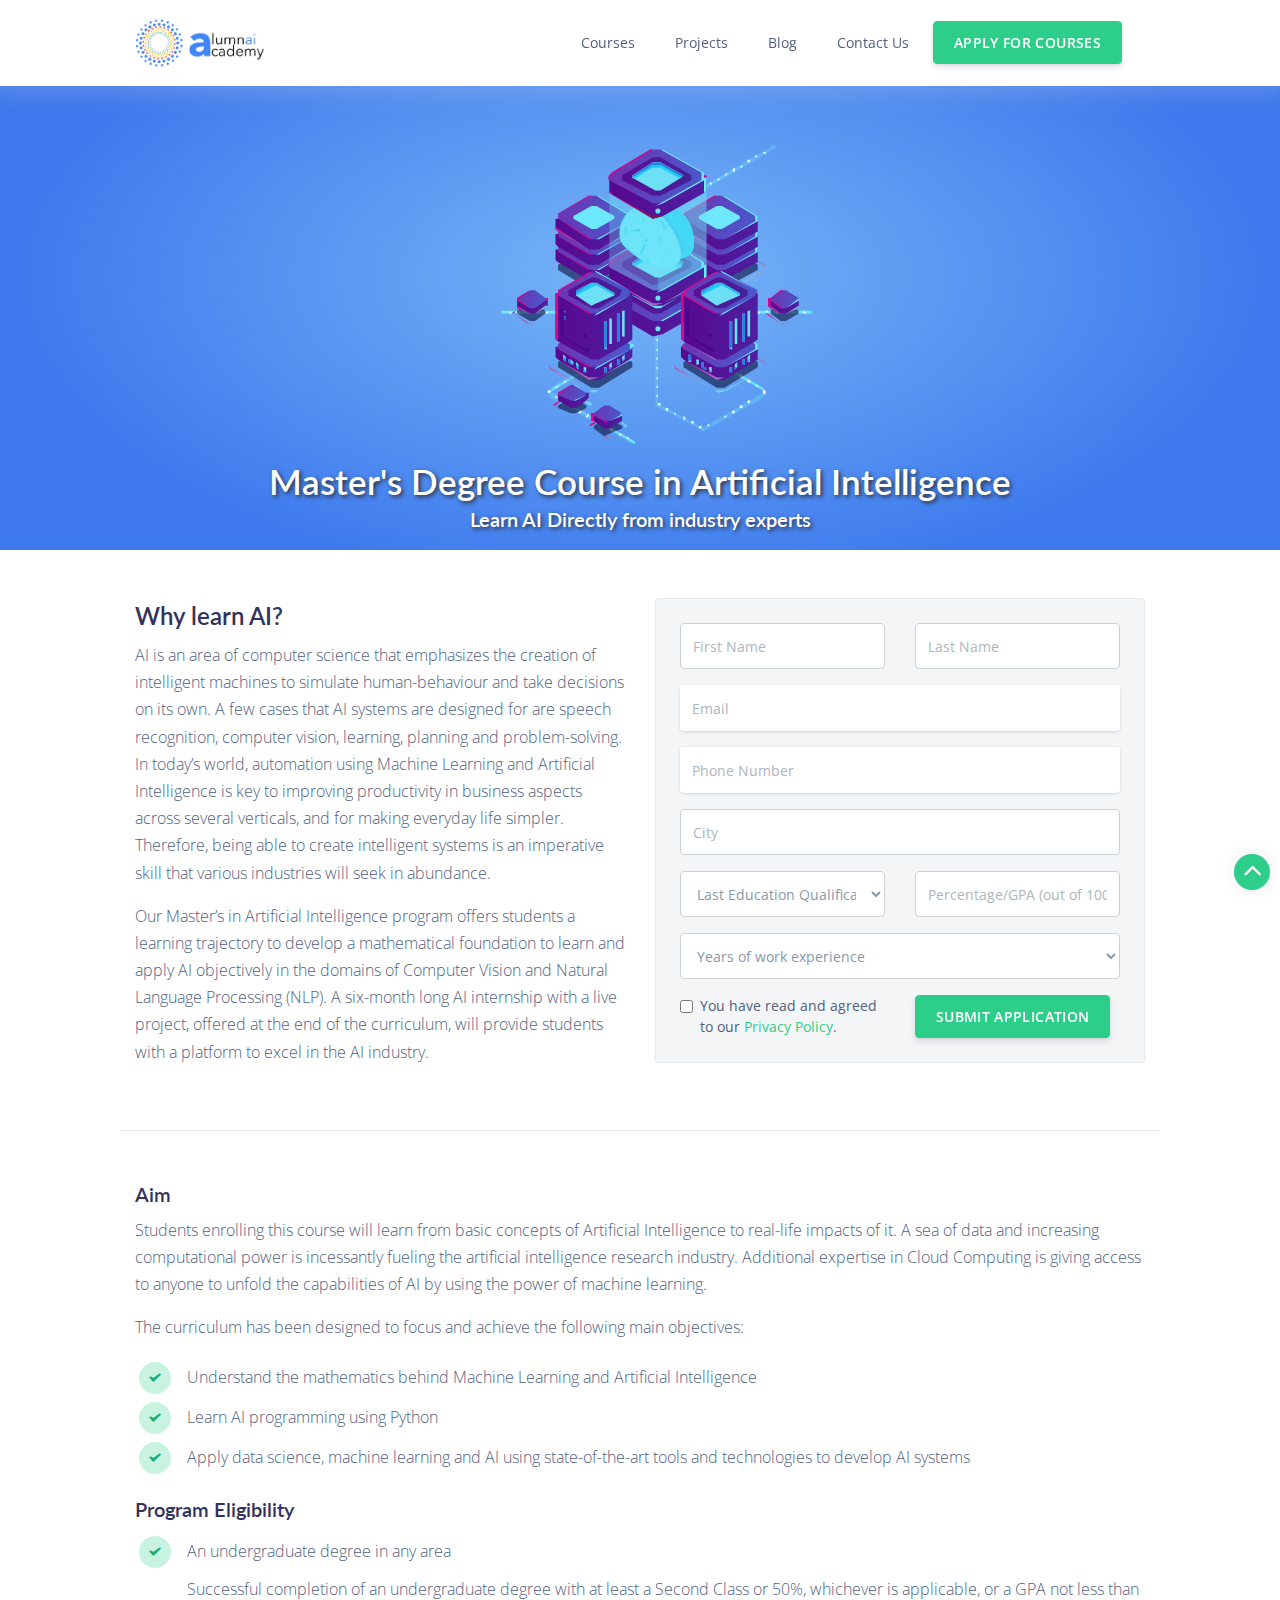
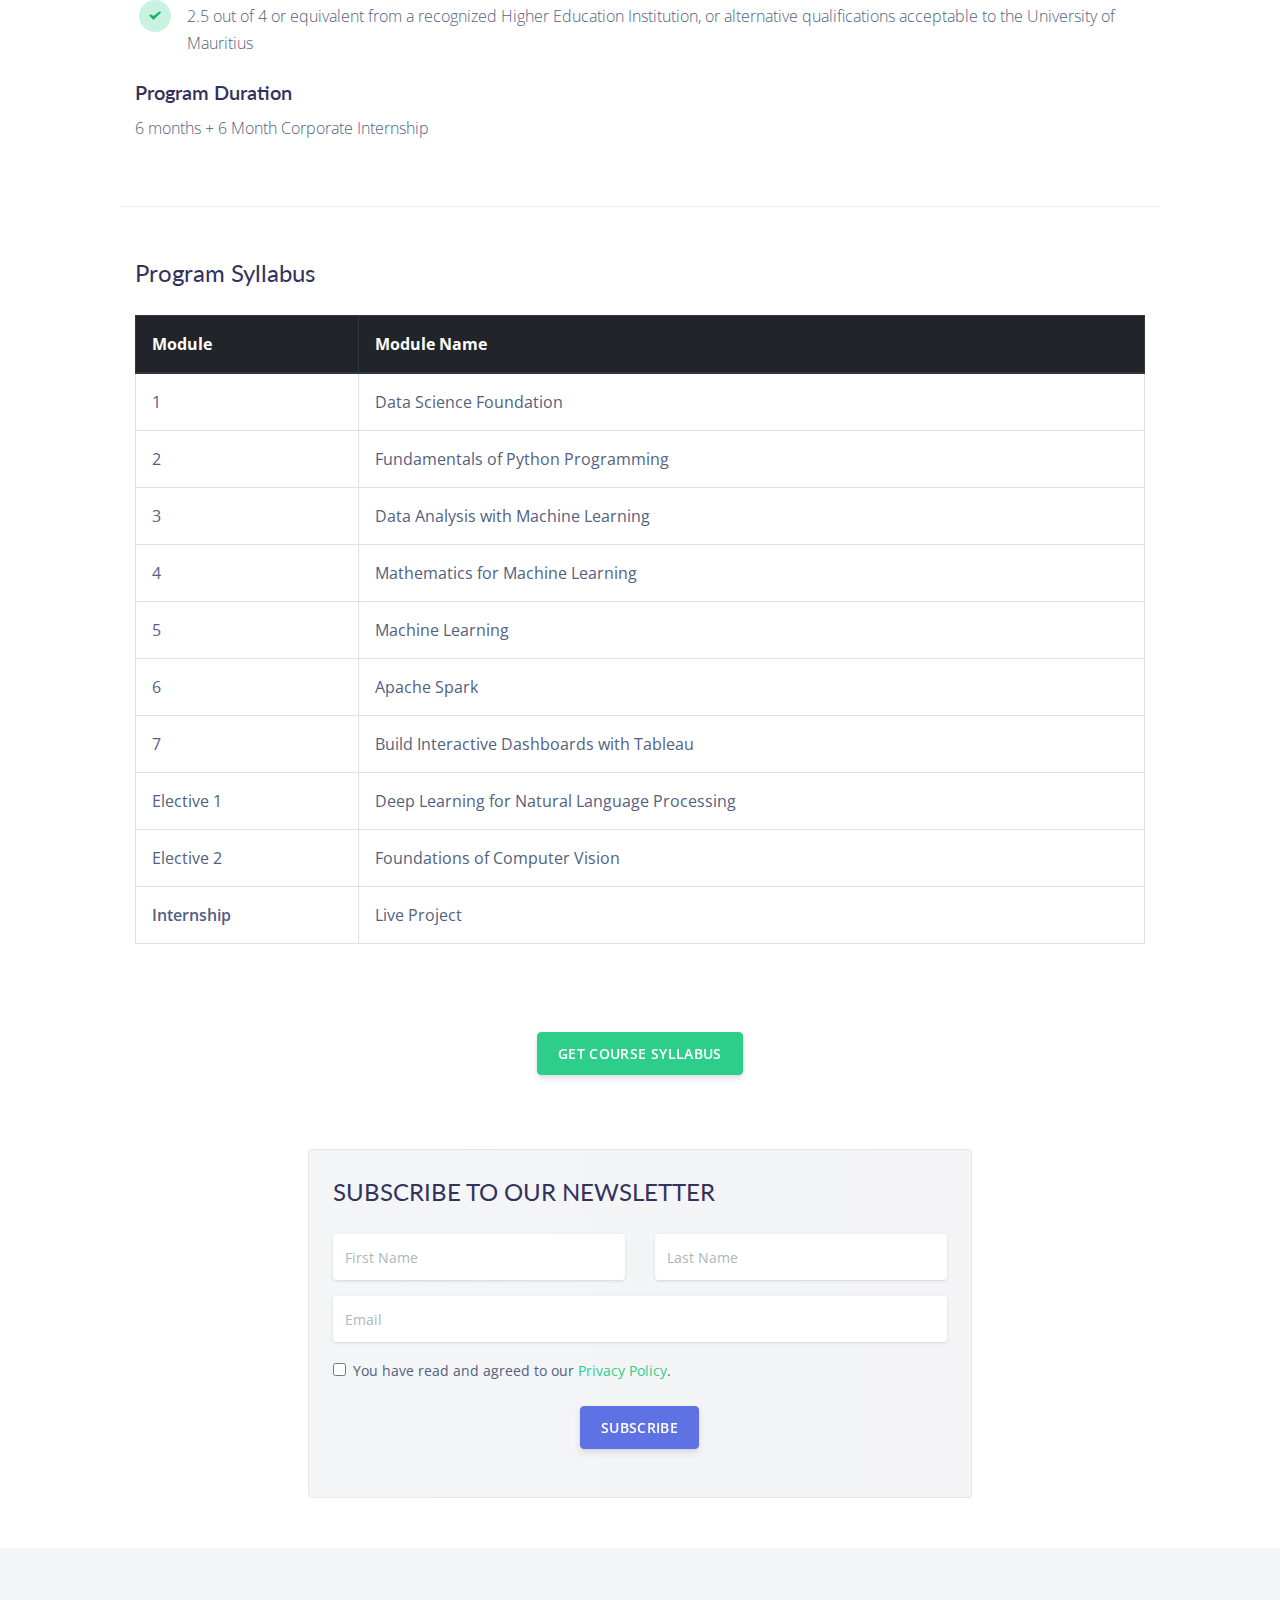
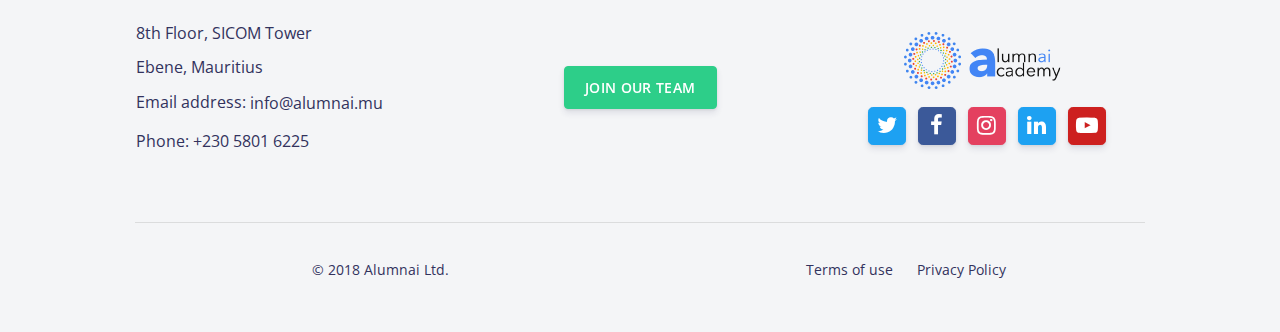
==== masters-degree-course-in-artificial-intelligence.html @ 4c39f092 "Initial Commit" ====
<!DOCTYPE html>
<html lang="en">

<head>
    <meta charset="UTF-8">
    <meta name="viewport" content="width=device-width, initial-scale=1, shrink-to-fit=no">
    <meta name="description" content="Enroll the master's degree AI program with live project internship in NLP and Computer Vision">
    <meta name="keywords" content="masters in artificial intelligence,ai development,ai programming">
    <title>AlumnAI : Master's Degree Course in Artificial Intelligence</title>

    <!-- Google Tag Manager -->
    <script>(function(w,d,s,l,i){w[l]=w[l]||[];w[l].push({'gtm.start':
new Date().getTime(),event:'gtm.js'});var f=d.getElementsByTagName(s)[0],
j=d.createElement(s),dl=l!='dataLayer'?'&l='+l:'';j.async=true;j.src=
'https://www.googletagmanager.com/gtm.js?id='+i+dl;f.parentNode.insertBefore(j,f);
})(window,document,'script','dataLayer','GTM-K5B4SJC');</script>
    <!-- End Google Tag Manager -->


    <link rel="shortcut icon" href="/assets/img/favicon-32x32.png" type="image/png">
    <!-- Fonts -->
    <link href='https://fonts.googleapis.com/css?family=Lato' rel='stylesheet'>
    <link href="https://fonts.googleapis.com/css?family=Open+Sans:300,400,600,700" rel="stylesheet">


    <!-- Icons -->
    <link href="assets/vendor/nucleo/css/nucleo.css" rel="stylesheet">
    <link href="assets/css/perfect-scrollbar.css" rel="stylesheet">
    <link href="assets/vendor/font-awesome/css/font-awesome.min.css" rel="stylesheet">
    <link href="assets/css/material-scrolltop.css" rel="stylesheet" type="text/css">

    <!-- Theme CSS -->
    <link type="text/css" href="assets/css/argon.min.css" rel="stylesheet">
    <!-- <link rel="stylesheet" href="assets/css/starrr.css"> -->
    <link rel="stylesheet" href="assets/css/style.min.css">
</head>

<body>
    <!-- Google Tag Manager (noscript) -->
    <noscript><iframe src="https://www.googletagmanager.com/ns.html?id=GTM-K5B4SJC" height="0" width="0" style="display:none;visibility:hidden"></iframe></noscript>
    <!-- End Google Tag Manager (noscript) -->

    <header class="header-global">
        <nav id="navbar-main" class="navbar navbar-main navbar-expand-lg navbar-default fixed-top">
            <div class="container">
                <a class="navbar-brand mr-lg-5" href="/">
                    <div class="brand-img-wrapper"><img src="/assets/img/logo.png" alt="logo" style="height: 50px;"></div>
                </a>
                <button class="navbar-toggler" type="button" data-toggle="collapse" data-target="#navbar_global"
                    aria-controls="navbar_global" aria-expanded="false" aria-label="Toggle navigation">
                    <span class="navbar-toggler-icon"></span>
                </button>
                <div class="navbar-collapse collapse" id="navbar_global">
                    <div class="navbar-collapse-header">
                        <div class="row">
                            <div class="col-6 collapse-brand">
                                <a href="/">
                                    <img src="/assets/img/logo.png" alt="logo" style="height: 50px;">
                                </a>
                            </div>
                            <div class="col-6 collapse-close">
                                <button type="button" class="navbar-toggler" data-toggle="collapse" data-target="#navbar_global"
                                    aria-controls="navbar_global" aria-expanded="false" aria-label="Toggle navigation">
                                    <span></span>
                                    <span></span>
                                </button>
                            </div>
                        </div>
                    </div>

                    <div class="d-md-flex align-items-md-center justify-content-end" style="width: 100%;">
                        <ul class="navbar-nav navbar-nav-hover align-items-lg-center col-auto">
                            <!-- <li class="nav-item dropdown">
                        <a href="#" class="nav-link" data-toggle="dropdown" role="button">
                            <i class="ni ni-ui-04 d-lg-none"></i>
                            <span class="nav-link-inner--text">Programs</span>
                        </a>
                        <div class="dropdown-menu dropdown-menu-xl">
                            <div class="dropdown-menu-inner">
                                <a href="#" class="media d-flex align-items-center">
                                    <div class="media-body ml-3">
                                    <h6 class="heading text-primary mb-md-1">Data Sciences</h6>
                                    </div>
                                </a>
                                <a href="#" class="media d-flex align-items-center">
                                    <div class="media-body ml-3">
                                    <h6 class="heading text-primary mb-md-1">Marketing & Management</h6>
                                    </div>
                                </a>
                                <a href="#" class="media d-flex align-items-center">
                                    <div class="media-body ml-3">
                                    <h6 class="heading text-primary mb-md-1">Product Management</h6>
                                    </div>
                                </a>
                                <a href="#" class="media d-flex align-items-center">
                                    <div class="media-body ml-3">
                                    <h6 class="heading text-primary mb-md-1">Entrepreneurship</h6>
                                    </div>
                                </a>
                                <a href="#" class="media d-flex align-items-center">
                                    <div class="media-body ml-3">
                                    <h6 class="heading text-primary mb-md-1">Technology</h6>
                                    </div>
                                </a>
                            </div>
                        </div>
                    </li> -->
                            <li class="nav-item dropdown">
                                <a href="#" class="nav-link" data-toggle="dropdown" role="button">
                                    Courses
                                </a>
                                <div class="dropdown-menu dropdown-menu-xl">
                                    <div class="dropdown-menu-inner">
                                        <a href="/data-science-course-for-school-leavers.html" class="media d-flex align-items-center">
                                            <div class="media-body ml-3">
                                                <h6 class="heading mb-md-1">Data Science Course for School Leavers</h6>
                                            </div>
                                        </a>
                                        <a href="/masters-degree-course-in-artificial-intelligence.html" class="media d-flex align-items-center">
                                            <div class="media-body ml-3">
                                                <h6 class="heading mb-md-1">Master's Degree Course in Artificial
                                                    Intelligence(Mauritius)</h6>
                                            </div>
                                        </a>
                                        <a href="/masters-degree-course-in-blockchain.html" class="media d-flex align-items-center">
                                            <div class="media-body ml-3">
                                                <h6 class="heading mb-md-1">Master's Degree Course in Blockchain(Mauritius)</h6>
                                            </div>
                                        </a>
                                        <a href="/masters-degree-course-in-cyber-security.html" class="media d-flex align-items-center">
                                            <div class="media-body ml-3">
                                                <h6 class="heading mb-md-1">Master’s Degree in Cyber Security(Mauritius)</h6>
                                            </div>
                                        </a>
                                    </div>
                                </div>
                            </li>
                            <li class="nav-item">
                                <a href="/projects.html" class="nav-link">Projects</a>
                            </li>
                            <!-- <li class="nav-item">
                <a href="/case-studies.html" class="nav-link" >Case Studies</a>
            </li> -->
                            <li class="nav-item">
                                <a href="/blog" class="nav-link">Blog</a>
                            </li>
                            <li class="nav-item">
                                <a href="#" class="nav-link" data-toggle="modal" data-target="#contact-us-form">Contact
                                    Us</a>
                            </li>
                            <li class="nav-item">
                                <a href="#" class="btn btn-success" data-toggle="modal" data-target="#modal-form">Apply
                                    For Courses</a>
                            </li>
                        </ul>
                    </div>

                </div>
            </div>
        </nav>
    </header>
    <main>
        <span class="back-top"><i class="fa fa-angle-up"></i></span>

        <!---Hero-->
        <div class="position-relative">
            <!-- shape Hero -->
            <section class="section section-lg section-shaped course-banner-section course-banner-2 p-0">
                <div class="container">
                    <div class="m-inner-wrapper">
                        <h1 class="display-3 text-white text-center">Master's Degree Course in Artificial Intelligence</h1>
                        <h5 class="display-3 text-white text-center">Learn AI Directly from industry experts</h5>
                    </div>
                </div>
                <!-- SVG separator -->
                <!-- <div class="separator separator-bottom separator-skew">
    <svg x="0" y="0" viewBox="0 0 2560 100" preserveAspectRatio="none" version="1.1" xmlns="http://www.w3.org/2000/svg">
        <polygon class="fill-white" points="2560 0 2560 100 0 100"></polygon>
    </svg>
    </div> -->
            </section>
            <!-- 1st Hero Variation -->
        </div>

        <section>
            <div class="container">
                <div class="row mt-5">
                    <div class="col-sm-12 col-md-6">
                        <h4 class="font-weight-bold">Why learn AI? </h4>
                        <p>
                            AI is an area of computer science that emphasizes the creation of intelligent machines to
                            simulate human-behaviour and take decisions on its own. A few cases that AI systems are
                            designed for are speech recognition, computer vision, learning, planning and
                            problem-solving. In today’s world, automation using Machine Learning and Artificial
                            Intelligence is key to improving productivity in business aspects across several verticals,
                            and for making everyday life simpler. Therefore, being able to create intelligent systems
                            is an imperative skill that various industries will seek in abundance.
                        </p>
                        <p>Our Master’s in Artificial Intelligence program offers students a learning trajectory to
                            develop a mathematical foundation to learn and apply AI objectively in the domains of
                            Computer Vision and Natural Language Processing (NLP). A six-month long AI internship with
                            a live project, offered at the end of the curriculum, will provide students with a platform
                            to excel in the AI industry.</p>
                    </div>
                    <div class="col-sm-12 col-md-6">
                        <div class="card bg-secondary">
                            <div class="card-body">
                                <form action="https://alumnai.us19.list-manage.com/subscribe/post" method="POST" role="form">
                                    <input type="hidden" name="u" value="807142b55d0b4fc44e444f06b">
                                    <input type="hidden" name="id" value="c5ff01f390">
                                    <div class="row">
                                        <div class="col-md-6">
                                            <div class="form-group">
                                                <input type="text" class="form-control" placeholder="First Name" name="MERGE1"
                                                    required="required">
                                            </div>
                                        </div>
                                        <div class="col-md-6">
                                            <div class="form-group">
                                                <input type="text" placeholder="Last Name" class="form-control" name="MERGE2"
                                                    required="required" />
                                            </div>
                                        </div>
                                    </div>
                                    <div class="form-group mb-3">
                                        <div class="input-group input-group-alternative">
                                            <input class="form-control" placeholder="Email" type="email" name="MERGE0"
                                                required="required">
                                        </div>
                                    </div>
                                    <div class="form-group mb-3">
                                        <div class="input-group input-group-alternative">
                                            <input class="form-control" placeholder="Phone Number" type="number" name="MERGE4"
                                                required="required">
                                        </div>
                                    </div>
                                    <div class="row">
                                        <div class="col-md-12">
                                            <div class="form-group">
                                                <input type="text" placeholder="City" class="form-control" name="MERGE5"
                                                    required="required" />
                                            </div>
                                        </div>
                                    </div>
                                    <!-- <div class="row">
                                    <div class="col-md-6">
                                        <div class="form-group">
                                        <input type="password" class="form-control" placeholder="Create Password">
                                        </div>
                                    </div>
                                    <div class="col-md-6">
                                        <div class="form-group">
                                        <input type="text" placeholder="City" class="form-control" />
                                        </div>
                                    </div>
                                </div> -->
                                    <div class="row">
                                        <div class="col-md-6">
                                            <select name="MERGE6" data-name="degree" required="required" class="form-input form-control degree-level"
                                                aria-required="true">
                                                <option value="" selected="selected">Last Education Qualification</option>
                                                <option value="B.Tech">B.Tech</option>
                                                <option value="B.E">B.E</option>
                                                <option value="BCA">BCA</option>
                                                <option value="BBA">BBA</option>
                                                <option value="B.Arch">B.Arch</option>
                                                <option value="BSc">BSc</option>
                                                <option value="B.Com">B.Com</option>
                                                <option value="B.A.">B.A.</option>
                                                <option value="B.Stats">B.Stats</option>
                                                <option value="MCA">MCA</option>
                                                <option value="MBA">MBA</option>
                                                <option value="MSc">MSc</option>
                                                <option value="M.A.">M.A.</option>
                                                <option value="M.Com">M.Com</option>
                                                <option value="PhD">PhD</option>
                                                <option value="M.Tech">M.Tech</option>
                                                <option value="Others">Others</option>
                                            </select>
                                        </div>
                                        <div class="col-md-6">
                                            <div class="form-group">
                                                <input type="text" placeholder="Percentage/GPA (out of 100)" class="form-control"
                                                    name="MERGE7" required="required" />
                                            </div>
                                        </div>
                                    </div>
                                    <div class="form-group mb-3">
                                        <select name="MERGE8" required="required" class="form-input form-control total-Years-Of-Exp-level"
                                            aria-required="true">
                                            <option value="" selected="selected">Years of work experience</option>
                                            <option value="0 - 2 years">0 - 2 years</option>
                                            <option value="2 - 5 years">2 - 5 years</option>
                                            <option value="5 - 10 years">5 - 10 years</option>
                                            <option value="10 years and above">10 years and above</option>
                                        </select>
                                    </div>
                                    <div class="row">
                                        <div class="col-md-6">
                                            <div class="form-check">
                                                <input type="checkbox" class="form-check-input" id="exampleCheck16"
                                                    required="required">
                                                <label class="form-check-label" for="exampleCheck16">You have read and
                                                    agreed to our <a href="/privacy-policy.html">Privacy Policy</a>.</label>
                                            </div>
                                        </div>
                                        <div class="col-md-6">
                                            <button type="submit" class="btn btn-success btn-fluid">Submit Application</button>
                                        </div>
                                    </div>
                                </form>
                            </div>
                        </div>
                    </div>
                </div>
                <div class="row mt-5 py-5 border-top">
                    <div class="col-sm-12 col-md-12">
                        <h5 class="font-weight-bold">Aim</h5>
                        <p>Students enrolling this course will learn from basic concepts of Artificial Intelligence to
                            real-life impacts of it. A sea of data and increasing computational power is incessantly
                            fueling the artificial intelligence research industry. Additional expertise in Cloud
                            Computing is giving access to anyone to unfold the capabilities of AI by using the power of
                            machine learning.</p>
                        <p>The curriculum has been designed to focus and achieve the following main objectives:
                            <ul class="list-unstyled mt-2">
                                <li class="py-1 pl-1">
                                    <div class="d-flex align-items-center">
                                        <div>
                                            <div class="badge badge-circle badge-success mr-3">
                                                <i class="ni ni-check-bold"></i>
                                            </div>
                                        </div>
                                        <div>
                                            <p class="mb-0">Understand the mathematics behind Machine Learning and
                                                Artificial Intelligence</p>
                                        </div>
                                    </div>
                                </li>
                                <li class="py-1 pl-1">
                                    <div class="d-flex align-items-center">
                                        <div>
                                            <div class="badge badge-circle badge-success mr-3">
                                                <i class="ni ni-check-bold"></i>
                                            </div>
                                        </div>
                                        <div>
                                            <p class="mb-0">Learn AI programming using Python</p>
                                        </div>
                                    </div>
                                </li>
                                <li class="py-1 pl-1">
                                    <div class="d-flex align-items-center">
                                        <div>
                                            <div class="badge badge-circle badge-success mr-3">
                                                <i class="ni ni-check-bold"></i>
                                            </div>
                                        </div>
                                        <div>
                                            <p class="mb-0">Apply data science, machine learning and AI using
                                                state-of-the-art tools and technologies to develop AI systems</p>
                                        </div>
                                    </div>
                                </li>
                            </ul>
                        </p>
                        <h5 class="font-weight-bold">Program Eligibility</h5>
                        <ul class="list-unstyled mt-2">
                            <li class="py-1 pl-1">
                                <div class="d-flex align-items-center">
                                    <div>
                                        <div class="badge badge-circle badge-success mr-3">
                                            <i class="ni ni-check-bold"></i>
                                        </div>
                                    </div>
                                    <div>
                                        <p class="mb-0">An undergraduate degree in any area</p>
                                    </div>
                                </div>
                            </li>
                            <li class="py-1 pl-1">
                                <div class="d-flex align-items-center">
                                    <div>
                                        <div class="badge badge-circle badge-success mr-3">
                                            <i class="ni ni-check-bold"></i>
                                        </div>
                                    </div>
                                    <div>
                                        <p class="mb-0">Successful completion of an undergraduate degree with at
                                            least a Second Class or 50%, whichever is applicable, or a GPA not less
                                            than 2.5 out of 4 or equivalent from a recognized Higher Education
                                            Institution, or alternative qualifications acceptable to the University of
                                            Mauritius</p>
                                    </div>
                                </div>
                            </li>
                        </ul>
                        <h5 class="font-weight-bold">Program Duration</h5>
                        <p>6 months + 6 Month Corporate Internship</p>
                    </div>
                </div>
                <!-- <div class="row">
            <h4>Program Syllabus</h4>
            <p>The curriculum has been developed by IIIT Bangalore and Natural Language Processing companies. This program will teach you end to end skills - a thorough understanding of fundamental concepts and thinking beyond tools.</p>
            
            <div id="accordion" style="width: 100%;">
                    <div class="card">
                        <div class="card-header py-1 pl-1 bg-primary" id="headingOne">
                        <h5 class="mb-0">
                            <button class="btn btn-link text-left text-white btn-block btn-icon" data-toggle="collapse" data-target="#collapseOne" aria-expanded="true" aria-controls="collapseOne">
                                <span class="btn-inner--icon"><i class="ni ni-fat-add"></i></span>
                                <span class="btn-inner--text">Preparatory Sessions</span>
                            </button>
                        </h5>
                        </div>
                    
                        <div id="collapseOne" class="collapse show" aria-labelledby="headingOne" data-parent="#accordion">
                        <div class="card-body">
                            Lorem ipsum, dolor sit amet consectetur adipisicing elit. Corporis reprehenderit, consectetur autem nemo hic numquam architecto quia, magnam rem ullam nesciunt. Quibusdam cumque earum repellendus recusandae rerum, corporis suscipit impedit.Lorem ipsum dolor sit amet consectetur adipisicing elit. Repudiandae, temporibus iure! Iste beatae earum officia nostrum tenetur cupiditate est, quia itaque, repellendus rerum sunt exercitationem incidunt, voluptatum aperiam. Odit, ipsum.
                        </div>
                        </div>
                    </div>
                    <div class="card">
                        <div class="card-header py-1 pl-1 bg-primary" id="heading-2">
                        <h5 class="mb-0">
                            <button class="btn btn-link text-left text-white btn-block btn-icon" data-toggle="collapse" data-target="#collapse-2" aria-expanded="false" aria-controls="collapse-2">
                                <span class="btn-inner--icon"><i class="ni ni-fat-add"></i></span>
                                <span class="btn-inner--text">Statistics Essentials</span>
                            </button>
                        </h5>
                        </div>
                    
                        <div id="collapse-2" class="collapse" aria-labelledby="heading-2" data-parent="#accordion">
                        <div class="card-body">
                            Lorem ipsum, dolor sit amet consectetur adipisicing elit. Corporis reprehenderit, consectetur autem nemo hic numquam architecto quia, magnam rem ullam nesciunt. Quibusdam cumque earum repellendus recusandae rerum, corporis suscipit impedit.Lorem ipsum dolor sit amet consectetur adipisicing elit. Repudiandae, temporibus iure! Iste beatae earum officia nostrum tenetur cupiditate est, quia itaque, repellendus rerum sunt exercitationem incidunt, voluptatum aperiam. Odit, ipsum.
                        </div>
                        </div>
                    </div>
                    <div class="card">
                        <div class="card-header py-1 pl-1 bg-primary" id="heading-3">
                        <h5 class="mb-0">
                            <button class="btn btn-link text-left text-white btn-block btn-icon" data-toggle="collapse" data-target="#collapse-3" aria-expanded="false" aria-controls="collapse-2">
                                <span class="btn-inner--icon"><i class="ni ni-fat-add"></i></span>
                                <span class="btn-inner--text">Foundational Machine Learning</span>
                            </button>
                        </h5>
                        </div>
                    
                        <div id="collapse-3" class="collapse" aria-labelledby="heading-3" data-parent="#accordion">
                        <div class="card-body">
                            Lorem ipsum, dolor sit amet consectetur adipisicing elit. Corporis reprehenderit, consectetur autem nemo hic numquam architecto quia, magnam rem ullam nesciunt. Quibusdam cumque earum repellendus recusandae rerum, corporis suscipit impedit.Lorem ipsum dolor sit amet consectetur adipisicing elit. Repudiandae, temporibus iure! Iste beatae earum officia nostrum tenetur cupiditate est, quia itaque, repellendus rerum sunt exercitationem incidunt, voluptatum aperiam. Odit, ipsum.
                        </div>
                        </div>
                    </div>
                    <div class="card">
                        <div class="card-header py-1 pl-1 bg-primary" id="heading-4">
                        <h5 class="mb-0">
                            <button class="btn btn-link text-left text-white btn-block btn-icon" data-toggle="collapse" data-target="#collapse-4" aria-expanded="false" aria-controls="collapse-2">
                                <span class="btn-inner--icon"><i class="ni ni-fat-add"></i></span>
                                <span class="btn-inner--text">Advanced Machine Learning</span>
                            </button>
                        </h5>
                        </div>
                    
                        <div id="collapse-4" class="collapse" aria-labelledby="heading-4" data-parent="#accordion">
                        <div class="card-body">
                            Lorem ipsum, dolor sit amet consectetur adipisicing elit. Corporis reprehenderit, consectetur autem nemo hic numquam architecto quia, magnam rem ullam nesciunt. Quibusdam cumque earum repellendus recusandae rerum, corporis suscipit impedit.Lorem ipsum dolor sit amet consectetur adipisicing elit. Repudiandae, temporibus iure! Iste beatae earum officia nostrum tenetur cupiditate est, quia itaque, repellendus rerum sunt exercitationem incidunt, voluptatum aperiam. Odit, ipsum.
                        </div>
                        </div>
                    </div>
                    <div class="card">
                        <div class="card-header py-1 pl-1 bg-primary" id="heading-5">
                        <h5 class="mb-0">
                            <button class="btn btn-link text-left text-white btn-block btn-icon" data-toggle="collapse" data-target="#collapse-5" aria-expanded="false" aria-controls="collapse-2">
                                <span class="btn-inner--icon"><i class="ni ni-fat-add"></i></span>
                                <span class="btn-inner--text">Natural Language Processing</span>
                            </button>
                        </h5>
                        </div>
                    
                        <div id="collapse-5" class="collapse" aria-labelledby="heading-5" data-parent="#accordion">
                        <div class="card-body">
                            Lorem ipsum, dolor sit amet consectetur adipisicing elit. Corporis reprehenderit, consectetur autem nemo hic numquam architecto quia, magnam rem ullam nesciunt. Quibusdam cumque earum repellendus recusandae rerum, corporis suscipit impedit.Lorem ipsum dolor sit amet consectetur adipisicing elit. Repudiandae, temporibus iure! Iste beatae earum officia nostrum tenetur cupiditate est, quia itaque, repellendus rerum sunt exercitationem incidunt, voluptatum aperiam. Odit, ipsum.
                        </div>
                        </div>
                    </div>
                </div>
        </div> -->
                <div class="row py-5 border-top">
                    <div class="col-sm-12 col-md-12">
                        <h4>Program Syllabus</h4>
                        <table class="table table-bordered mt-4">
                            <thead class="thead-dark">
                                <tr>
                                    <th scope="col">Module</th>
                                    <th scope="col">Module Name</th>
                                </tr>
                            </thead>
                            <tbody>
                                <tr>
                                    <td>1</td>
                                    <td>Data Science Foundation</td>
                                </tr>
                                <tr>
                                    <td>2</td>
                                    <td>Fundamentals of Python Programming</td>
                                </tr>
                                <tr>
                                    <td>3</td>
                                    <td>Data Analysis with Machine Learning</td>
                                </tr>
                                <tr>
                                    <td>4</td>
                                    <td>Mathematics for Machine Learning</td>
                                </tr>
                                <tr>
                                    <td>5</td>
                                    <td>Machine Learning</td>
                                </tr>
                                <tr>
                                    <td>6</td>
                                    <td>Apache Spark</td>
                                </tr>
                                <tr>
                                    <td>7</td>
                                    <td>Build Interactive Dashboards with Tableau</td>
                                </tr>
                                <tr>
                                    <td>Elective 1</td>
                                    <td>Deep Learning for Natural Language Processing</td>
                                </tr>
                                <tr>
                                    <td>Elective 2</td>
                                    <td>Foundations of Computer Vision</td>
                                </tr>
                                <tr>
                                    <td class="font-weight-bold">Internship</td>
                                    <td>Live Project</td>
                                </tr>
                            </tbody>
                        </table>
                    </div>
                </div>
            </div>
        </section>
        <section class="py-4">
            <div class="container text-center">
                <button class="btn btn-success" data-toggle="modal" data-target="#modal-syllabus">GET COURSE SYLLABUS</button>
            </div>
        </section>
        <section class="content-section">
            <div class="container">
                <div class="row justify-content-center">
                    <div class="col-lg-8">
                        <div class="card bg-gradient-secondary">
                            <div class="card-body p-lg-4">
                                <h4>SUBSCRIBE TO OUR NEWSLETTER</h4>
                                <form action="https://alumnai.us19.list-manage.com/subscribe/post" method="POST" role="form"
                                    class="mt-4">
                                    <input type="hidden" name="u" value="807142b55d0b4fc44e444f06b">
                                    <input type="hidden" name="id" value="610ec03260">
                                    <div class="row">
                                        <div class="col-sm-12 col-md-6">
                                            <div class="form-group mb-3">
                                                <div class="input-group input-group-alternative">
                                                    <input class="form-control" placeholder="First Name" type="text"
                                                        name="MERGE1" required="required">
                                                </div>
                                            </div>
                                        </div>
                                        <div class="col-sm-12 col-md-6">
                                            <div class="form-group mb-3">
                                                <div class="input-group input-group-alternative">
                                                    <input class="form-control" placeholder="Last Name" type="text"
                                                        name="MERGE2" required="required">
                                                </div>
                                            </div>
                                        </div>
                                    </div>
                                    <div class="form-group mb-3">
                                        <div class="input-group input-group-alternative">
                                            <input class="form-control" placeholder="Email" type="email" name="MERGE0"
                                                required="required">
                                        </div>
                                    </div>
                                    <div class="form-check">
                                        <input type="checkbox" class="form-check-input" id="exampleCheck1" required="required">
                                        <label class="form-check-label" for="exampleCheck1">You have read and agreed to
                                            our <a href="/privacy-policy.html">Privacy Policy</a>.</label>
                                    </div>
                                    <div class="text-center">
                                        <button type="submit" class="btn btn-primary my-4">SUBSCRIBE</button>
                                    </div>
                                </form>
                            </div>
                        </div>
                    </div>
                </div>
            </div>
        </section>
        <!------------>
    </main>
    <footer class="footer pt-1">
        <div class="container">
            <div class="row row-grid align-items-center my-md">
                <div class="col-lg-4 d-flex justify-content-center">
                    <ul class="footer-list">
                        <li>8th Floor, SICOM Tower</li>
                        <li>Ebene, Mauritius</li>
                        <li>Email address: <svg height="30" width="200">
                                <text x="0" y="15" fill="#32325d"><svg height="30" width="200">
                                        <text x="0" y="20" fill="#32325d">info@alumnai.mu
                                        </text>
                                        Sorry, your browser does not support inline SVG.The email id is info@alumnai.mu
                                    </svg>
                                </text>
                                Sorry, your browser does not support inline SVG.The email id is <svg height="30" width="200">
                                    <text x="0" y="20" fill="#32325d">info@alumnai.mu
                                    </text>
                                    Sorry, your browser does not support inline SVG.The email id is info@alumnai.mu
                                </svg>
                            </svg></li>
                        <li>Phone: +230 5801 6225</li>
                    </ul>
                </div>
                <div class="col-lg-4 d-flex justify-content-center">
                    <a href="http://angel.co/AlumnAi" class="btn btn-success">Join Our Team</a>
                </div>
                <div class="col-lg-4 text-lg-center btn-wrapper justify-content-center">

                    <div class="col-sm-6 col-md-6 col-lg-6 text-center logo-in-the-footer ">
                        <img src="/assets/img/logo.png" alt="AlumnAi Academy">
                    </div>
                    <div class="col-sm-12 col-md-12 col-lg-12 pt-3 text-center">
                        <a target="_blank" href="https://twitter.com/AlumnAIAcademy" class="btn btn-neutral btn-icon-only btn-twitter btn-round btn-lg">
                            <i class="fa fa-twitter"></i>
                        </a>
                        <a target="_blank" href="https://www.facebook.com/alumnAIacademy/" class="btn btn-neutral btn-icon-only btn-facebook btn-round btn-lg">
                            <i class="fa fa-facebook"></i>
                        </a>
                        <a target="_blank" href="https://www.instagram.com/alumnaiacademy/" class="btn btn-neutral btn-icon-only btn-instagram btn-lg">
                            <i class="fa fa-instagram"></i>
                        </a>
                        <a target="_blank" href="https://www.linkedin.com/company/alumnai-academy " class="btn btn-neutral btn-icon-only btn-twitter btn-lg btn-round">
                            <i class="fa fa-linkedin"></i>
                        </a>
                        <a target="_blank" href="https://www.youtube.com/channel/UCIb_XjMd_xTw-1oLkEXlV1Q" class="btn btn-neutral btn-icon-only btn-youtube btn-lg btn-round">
                            <i class="fa fa-youtube-play"></i>
                        </a>
                    </div>
                </div>
            </div>
            <hr>
            <div class="row align-items-center justify-content-md-between">
                <div class="col-md-6 text-center">
                    <div class="copyright">
                        &copy; 2018
                        Alumnai Ltd.
                    </div>
                </div>
                <div class="col-md-6 d-flex justify-content-center">
                    <ul class="nav nav-footer justify-content-end">
                        <li class="nav-item">
                            <a href="/terms-of-use.html" class="nav-link" style="color: #32325d!important;">Terms of
                                use</a>
                        </li>
                        <li class="nav-item">
                            <a href="/privacy-policy.html" class="nav-link" style="color: #32325d!important;">Privacy
                                Policy</a>
                        </li>
                    </ul>
                </div>
            </div>
        </div>
    </footer>

    <!-- Modal -->
    <div class="modal fade" id="modal-form" tabindex="-1" role="dialog" aria-labelledby="modal-form" aria-hidden="true">
        <div class="modal-dialog modal- modal-dialog-centered modal-sm" role="document">
            <div class="modal-content">
                <div class="modal-body p-0">
                    <div class="card bg-secondary shadow border-0">
                        <div class="card-body px-lg-5 py-lg-5">
                            <div class="text-center text-muted mb-4">
                                <button type="button" class="close" data-dismiss="modal">&times;</button>
                                <h5>Register for AlumnAi</h5>
                            </div>
                            <form action="https://alumnai.us19.list-manage.com/subscribe/post" method="POST" role="form">
                                <input type="hidden" name="u" value="807142b55d0b4fc44e444f06b">
                                <input type="hidden" name="id" value="b1cf190bf2">
                                <div class="form-group mb-3">
                                    <div class="input-group input-group-alternative">
                                        <input class="form-control" placeholder="First Name" name="MERGE1" type="text"
                                            required="required">
                                    </div>
                                </div>
                                <div class="form-group mb-3">
                                    <div class="input-group input-group-alternative">
                                        <input class="form-control" placeholder="Last Name" name="MERGE2" type="text"
                                            required="required">
                                    </div>
                                </div>
                                <div class="form-group mb-3">
                                    <div class="input-group input-group-alternative">
                                        <input class="form-control" placeholder="Email" name="MERGE0" type="email"
                                            required="required">
                                    </div>
                                </div>
                                <div class="form-group mb-3">
                                    <div class="input-group input-group-alternative">
                                        <input class="form-control" placeholder="Phone Number" name="MERGE4" type="number"
                                            required="required">
                                    </div>
                                </div>
                                <div class="form-group mb-3">
                                    <select name="MERGE5""  required=" required" class="form-input form-control degree-level"
                                        aria-required="true">
                                        <option value="" selected="selected">Last Education Qualification</option>
                                        <option value="B.Tech">B.Tech</option>
                                        <option value="B.E">B.E</option>
                                        <option value="BCA">BCA</option>
                                        <option value="BBA">BBA</option>
                                        <option value="B.Arch">B.Arch</option>
                                        <option value="BSc">BSc</option>
                                        <option value="B.Com">B.Com</option>
                                        <option value="B.A.">B.A.</option>
                                        <option value="B.Stats">B.Stats</option>
                                        <option value="MCA">MCA</option>
                                        <option value="MBA">MBA</option>
                                        <option value="MSc">MSc</option>
                                        <option value="M.A.">M.A.</option>
                                        <option value="M.Com">M.Com</option>
                                        <option value="PhD">PhD</option>
                                        <option value="M.Tech">M.Tech</option>
                                        <option value="Others">Others</option>
                                    </select>
                                </div>
                                <div class="form-group mb-3">
                                    <div class="input-group input-group-alternative">
                                        <input class="form-control" placeholder="Occupation" name="MERGE6" type="text"
                                            required="required">
                                    </div>
                                </div>
                                <div class="form-group mb-3">
                                    <select name="MMERGE9" id="MMERGE9" required=" required" class="form-input form-control degree-level"
                                        aria-required="true">
                                        <option value="" selected="selected">Course Interested In</option>
                                        <option value="Data Science Course for School Leavers">Data Science Course for School Leavers</option>
                                        <option value="Master's Degree Course in Artificial
                                        Intelligence">Master's Degree Course in Artificial
                                        Intelligence</option>
                                        <option value="Master's Degree Course in Blockchain">Master's Degree Course in Blockchain</option>
                                        <option value="Master’s Degree in Cyber Security">Master’s Degree in Cyber Security</option>
                                    </select>
                                </div>
                                <div class="form-group mb-3">
                                    <div class="input-group input-group-alternative">
                                        <input class="form-control" placeholder="Nationality" type="text" name="MERGE8"
                                            required="required">
                                    </div>
                                </div>
                                <div class="form-check">
                                    <input type="checkbox" class="form-check-input" id="exampleCheck12" required="required">
                                    <label class="form-check-label" for="exampleCheck12">You have read and agreed to
                                        our <a href="/privacy-policy.html">Privacy Policy</a>.</label>
                                </div>
                                <div class="text-center">
                                    <button type="submit" class="btn btn-primary my-4">Submit</button>
                                </div>
                            </form>
                        </div>
                    </div>
                </div>
            </div>
        </div>
    </div>
    <div class="modal fade" id="modal-application" tabindex="-1" role="dialog" aria-labelledby="modal-form" aria-hidden="true">
        <div class="modal-dialog modal- modal-dialog-centered" role="document">
            <div class="modal-content">
                <div class="modal-body p-0">
                    <div class="card bg-secondary shadow border-0">
                        <div class="card-body px-lg-5 py-lg-5">
                            <div class="text-center text-muted mb-4">
                                <h4>Download the detailed syllabus</h4>
                                <h6>Fill in your details here and download a detailed syllabus of the course</h6>
                            </div>
                            <form role="form">
                                <div class="row">
                                    <div class="col-md-6">
                                        <div class="form-group">
                                            <input type="text" class="form-control" placeholder="First Name">
                                        </div>
                                    </div>
                                    <div class="col-md-6">
                                        <div class="form-group">
                                            <input type="text" placeholder="Last Name" class="form-control" />
                                        </div>
                                    </div>
                                </div>
                                <div class="form-group mb-3">
                                    <div class="input-group input-group-alternative">
                                        <input class="form-control" placeholder="Email" type="email">
                                    </div>
                                </div>
                                <div class="form-group mb-3">
                                    <div class="input-group input-group-alternative">
                                        <input class="form-control" placeholder="Phone Number" type="number">
                                    </div>
                                </div>
                                <div class="row">
                                    <div class="col-md-6">
                                        <div class="form-group">
                                            <input type="password" class="form-control" placeholder="Create Password">
                                        </div>
                                    </div>
                                    <div class="col-md-6">
                                        <div class="form-group">
                                            <input type="text" placeholder="City" class="form-control" />
                                        </div>
                                    </div>
                                </div>
                                <div class="row">
                                    <div class="col-md-6">
                                        <select name="lastEduQualification" data-name="degree" required="required"
                                            class="form-input form-control degree-level" aria-required="true">
                                            <option value="" selected="selected">Last Education Qualification</option>
                                            <option value="B.Tech">B.Tech</option>
                                            <option value="B.E">B.E</option>
                                            <option value="BCA">BCA</option>
                                            <option value="BBA">BBA</option>
                                            <option value="B.Arch">B.Arch</option>
                                            <option value="BSc">BSc</option>
                                            <option value="B.Com">B.Com</option>
                                            <option value="B.A.">B.A.</option>
                                            <option value="B.Stats">B.Stats</option>
                                            <option value="MCA">MCA</option>
                                            <option value="MBA">MBA</option>
                                            <option value="MSc">MSc</option>
                                            <option value="M.A.">M.A.</option>
                                            <option value="M.Com">M.Com</option>
                                            <option value="PhD">PhD</option>
                                            <option value="M.Tech">M.Tech</option>
                                            <option value="Others">Others</option>
                                        </select>
                                    </div>
                                    <div class="col-md-6">
                                        <div class="form-group">
                                            <input type="text" placeholder="Percentage/GPA (out of 100)" class="form-control" />
                                        </div>
                                    </div>
                                </div>
                                <div class="form-group mb-3">
                                    <select name="yearsOfExp" required="required" class="form-input form-control total-Years-Of-Exp-level"
                                        aria-required="true">
                                        <option value="" selected="selected">Years of work experience</option>
                                        <option value="0 - 2 years">0 - 2 years</option>
                                        <option value="2 - 5 years">2 - 5 years</option>
                                        <option value="5 - 10 years">5 - 10 years</option>
                                        <option value="10 years and above">10 years and above</option>
                                    </select>
                                </div>
                                <div class="row">
                                    <div class="col-md-6">
                                        <div class="form-check">
                                            <input type="checkbox" class="form-check-input" id="exampleCheck13">
                                            <label class="form-check-label" for="exampleCheck13">I agree to Terms &
                                                conditions.</label>
                                        </div>
                                    </div>
                                    <div class="col-md-6">
                                        <button class="btn btn-success btn-fluid">Submit Application</button>
                                    </div>
                                </div>
                            </form>
                        </div>
                    </div>
                </div>
            </div>
        </div>
    </div>
    <div class="modal fade" id="modal-syllabus" tabindex="-1" role="dialog" aria-labelledby="modal-form" aria-hidden="true">
        <div class="modal-dialog modal- modal-dialog-centered" role="document">
            <div class="modal-content">
                <div class="modal-body p-0">
                    <div class="card bg-secondary shadow border-0">
                        <div class="card-body px-lg-5 py-lg-5">
                            <div class="text-center text-muted mb-4">
                                <h4>Course Syllabus</h4>
                                <h6>Master's Degree Course in Artificial Intelligence</h6>
                            </div>
                            <form action="https://alumnai.us19.list-manage.com/subscribe/post" method="POST" role="form">
                                <input type="hidden" name="u" value="807142b55d0b4fc44e444f06b">
                                <input type="hidden" name="id" value="dde18ba1b0">
                                <div class="row">
                                    <div class="col-md-6">
                                        <div class="form-group">
                                            <input type="text" class="form-control" placeholder="First Name" name="MERGE1"
                                                required="required">
                                        </div>
                                    </div>
                                    <div class="col-md-6">
                                        <div class="form-group">
                                            <input type="text" placeholder="Last Name" class="form-control" name="MERGE2"
                                                required="required" />
                                        </div>
                                    </div>
                                </div>
                                <div class="form-group mb-3">
                                    <div class="input-group input-group-alternative">
                                        <input class="form-control" placeholder="Email" type="email" name="MERGE0"
                                            required="required">
                                    </div>
                                </div>
                                <div class="form-group mb-3">
                                    <div class="input-group input-group-alternative">
                                        <input class="form-control" placeholder="Phone Number" type="number" name="MERGE4"
                                            required="required">
                                    </div>
                                </div>
                                <div class="form-group mb-3">
                                    <div class="input-group input-group-alternative">
                                        <input class="form-control" placeholder="Occupation" type="text" name="MERGE5"
                                            required="required">
                                    </div>
                                </div>
                                <div class="form-check">
                                    <input type="checkbox" class="form-check-input" id="exampleCheck14" required="required">
                                    <label class="form-check-label" for="exampleCheck14">You have read and agreed to
                                        our <a href="/privacy-policy.html">Privacy Policy</a>.</label>
                                </div>
                                <div class="mb-3 mt-3 text-center">
                                    <button class="btn btn-success btn-fluid">GET COURSE SYLLABUS</button>
                                </div>
                            </form>
                        </div>
                    </div>
                </div>
            </div>
        </div>
    </div>
    <div class="modal fade" id="contact-us-form" tabindex="-1" role="dialog" aria-labelledby="modal-form" aria-hidden="true">
        <div class="modal-dialog modal- modal-dialog-centered" role="document">
            <div class="modal-content">
                <div class="modal-body p-0">
                    <div class="card bg-secondary shadow border-0">
                        <div class="card-body px-lg-5 py-lg-5">
                            <div class="text-center text-muted mb-4">
                                <h5>Contact Us</h5>
                            </div>
                            <form action="https://alumnai.us19.list-manage.com/subscribe/post" method="POST" role="form">
                                <input type="hidden" name="u" value="807142b55d0b4fc44e444f06b">
                                <input type="hidden" name="id" value="467c68623e">
                                <div class="form-group mb-3">
                                    <div class="input-group input-group-alternative">
                                        <input class="form-control" placeholder="First Name" name="MERGE1" type="text"
                                            required="required">
                                    </div>
                                </div>
                                <div class="form-group mb-3">
                                    <div class="input-group input-group-alternative">
                                        <input class="form-control" placeholder="Last Name" name="MERGE2" type="text"
                                            required="required">
                                    </div>
                                </div>
                                <div class="form-group mb-3">
                                    <div class="input-group input-group-alternative">
                                        <input class="form-control" placeholder="Email" name="MERGE0" type="email"
                                            required="required">
                                    </div>
                                </div>
                                <div class="form-group mb-3">
                                    <textarea class="form-control" id="exampleFormControlTextarea1" rows="3"
                                        placeholder="Write you message here..." name="MERGE5" required="required"></textarea>
                                </div>
                                <div class="text-center">
                                    <button type="submit" class="btn btn-primary my-4">Submit</button>
                                </div>
                            </form>
                        </div>
                    </div>
                </div>
            </div>
        </div>
    </div>
    <!-- <button class="material-scrolltop" type="button"></button> -->

    <!-- Core -->
    <script src="assets/vendor/jquery/jquery.min.js"></script>
    <script src="assets/vendor/popper/popper.min.js"></script>
    <script src="assets/vendor/bootstrap/bootstrap.min.js"></script>
    <!-- <script src="assets/vendor/headroom/headroom.min.js"></script> -->

    <!-- Theme JS -->
    <script src="/assets/js/argon.min.js"></script>
    <!-- <script src="/assets/js/starrr.js"></script> -->
    <script src="assets/js/perfect-scrollbar.js"></script>
    <script src="/assets/js/material-scrolltop.js"></script>
    <script src="/assets/js/main.min.js"></script>
</body>

</html>
---- assets/vendor/nucleo/css/nucleo.css ----
/*--------------------------------

hermes-dashboard-icons Web Font - built using nucleoapp.com
License - nucleoapp.com/license/

-------------------------------- */
@font-face {
  font-family: 'NucleoIcons';
  src: url('../fonts/nucleo-icons.eot');
  src: url('../fonts/nucleo-icons.eot') format('embedded-opentype'), url('../fonts/nucleo-icons.woff2') format('woff2'), url('../fonts/nucleo-icons.woff') format('woff'), url('../fonts/nucleo-icons.ttf') format('truetype'), url('../fonts/nucleo-icons.svg') format('svg');
  font-weight: normal;
  font-style: normal;
}
/*------------------------
    base class definition
-------------------------*/
.ni {
  display: inline-block;
  font: normal normal normal 14px/1 NucleoIcons;
  font-size: inherit;
  text-rendering: auto;
  -webkit-font-smoothing: antialiased;
  -moz-osx-font-smoothing: grayscale;
}
/*------------------------
  change icon size
-------------------------*/
.ni-lg {
  font-size: 1.33333333em;
  line-height: 0.75em;
  vertical-align: -15%;
}
.ni-2x {
  font-size: 2em;
}
.ni-3x {
  font-size: 3em;
}
.ni-4x {
  font-size: 4em;
}
.ni-5x {
  font-size: 5em;
}

/*----------------------------------
  add a square/circle background
-----------------------------------*/
.ni.square,
.ni.circle {
  padding: 0.33333333em;
  vertical-align: -16%;
  background-color: #eee;
}
.ni.circle {
  border-radius: 50%;
}
/*------------------------
  list icons
-------------------------*/
.ni-ul {
  padding-left: 0;
  margin-left: 2.14285714em;
  list-style-type: none;
}
.ni-ul > li {
  position: relative;
}
.ni-ul > li > .ni {
  position: absolute;
  left: -1.57142857em;
  top: 0.14285714em;
  text-align: center;
}
.ni-ul > li > .ni.lg {
  top: 0;
  left: -1.35714286em;
}
.ni-ul > li > .ni.circle,
.ni-ul > li > .ni.square {
  top: -0.19047619em;
  left: -1.9047619em;
}
/*------------------------
  spinning icons
-------------------------*/
.ni.spin {
  -webkit-animation: nc-spin 2s infinite linear;
  -moz-animation: nc-spin 2s infinite linear;
  animation: nc-spin 2s infinite linear;
}
@-webkit-keyframes nc-spin {
  0% {
    -webkit-transform: rotate(0deg);
  }
  100% {
    -webkit-transform: rotate(360deg);
  }
}
@-moz-keyframes nc-spin {
  0% {
    -moz-transform: rotate(0deg);
  }
  100% {
    -moz-transform: rotate(360deg);
  }
}
@keyframes nc-spin {
  0% {
    -webkit-transform: rotate(0deg);
    -moz-transform: rotate(0deg);
    -ms-transform: rotate(0deg);
    -o-transform: rotate(0deg);
    transform: rotate(0deg);
  }
  100% {
    -webkit-transform: rotate(360deg);
    -moz-transform: rotate(360deg);
    -ms-transform: rotate(360deg);
    -o-transform: rotate(360deg);
    transform: rotate(360deg);
  }
}
/*------------------------
  rotated/flipped icons
-------------------------*/
.ni.rotate-90 {
  filter: progid:DXImageTransform.Microsoft.BasicImage(rotation=1);
  -webkit-transform: rotate(90deg);
  -moz-transform: rotate(90deg);
  -ms-transform: rotate(90deg);
  -o-transform: rotate(90deg);
  transform: rotate(90deg);
}
.ni.rotate-180 {
  filter: progid:DXImageTransform.Microsoft.BasicImage(rotation=2);
  -webkit-transform: rotate(180deg);
  -moz-transform: rotate(180deg);
  -ms-transform: rotate(180deg);
  -o-transform: rotate(180deg);
  transform: rotate(180deg);
}
.ni.rotate-270 {
  filter: progid:DXImageTransform.Microsoft.BasicImage(rotation=3);
  -webkit-transform: rotate(270deg);
  -moz-transform: rotate(270deg);
  -ms-transform: rotate(270deg);
  -o-transform: rotate(270deg);
  transform: rotate(270deg);
}
.ni.flip-y {
  filter: progid:DXImageTransform.Microsoft.BasicImage(rotation=0);
  -webkit-transform: scale(-1, 1);
  -moz-transform: scale(-1, 1);
  -ms-transform: scale(-1, 1);
  -o-transform: scale(-1, 1);
  transform: scale(-1, 1);
}
.ni.flip-x {
  filter: progid:DXImageTransform.Microsoft.BasicImage(rotation=2);
  -webkit-transform: scale(1, -1);
  -moz-transform: scale(1, -1);
  -ms-transform: scale(1, -1);
  -o-transform: scale(1, -1);
  transform: scale(1, -1);
}
/*------------------------
    font icons
-------------------------*/

.ni-active-40::before {
    content: "\ea02";
}

.ni-air-baloon::before {
    content: "\ea03";
}

.ni-album-2::before {
    content: "\ea04";
}

.ni-align-center::before {
    content: "\ea05";
}

.ni-align-left-2::before {
    content: "\ea06";
}

.ni-ambulance::before {
    content: "\ea07";
}

.ni-app::before {
    content: "\ea08";
}

.ni-archive-2::before {
    content: "\ea09";
}

.ni-atom::before {
    content: "\ea0a";
}

.ni-badge::before {
    content: "\ea0b";
}

.ni-bag-17::before {
    content: "\ea0c";
}

.ni-basket::before {
    content: "\ea0d";
}

.ni-bell-55::before {
    content: "\ea0e";
}

.ni-bold-down::before {
    content: "\ea0f";
}

.ni-bold-left::before {
    content: "\ea10";
}

.ni-bold-right::before {
    content: "\ea11";
}

.ni-bold-up::before {
    content: "\ea12";
}

.ni-bold::before {
    content: "\ea13";
}

.ni-book-bookmark::before {
    content: "\ea14";
}

.ni-books::before {
    content: "\ea15";
}

.ni-box-2::before {
    content: "\ea16";
}

.ni-briefcase-24::before {
    content: "\ea17";
}

.ni-building::before {
    content: "\ea18";
}

.ni-bulb-61::before {
    content: "\ea19";
}

.ni-bullet-list-67::before {
    content: "\ea1a";
}

.ni-bus-front-12::before {
    content: "\ea1b";
}

.ni-button-pause::before {
    content: "\ea1c";
}

.ni-button-play::before {
    content: "\ea1d";
}

.ni-button-power::before {
    content: "\ea1e";
}

.ni-calendar-grid-58::before {
    content: "\ea1f";
}

.ni-camera-compact::before {
    content: "\ea20";
}

.ni-caps-small::before {
    content: "\ea21";
}

.ni-cart::before {
    content: "\ea22";
}

.ni-chart-bar-32::before {
    content: "\ea23";
}

.ni-chart-pie-35::before {
    content: "\ea24";
}

.ni-chat-round::before {
    content: "\ea25";
}

.ni-check-bold::before {
    content: "\ea26";
}

.ni-circle-08::before {
    content: "\ea27";
}

.ni-cloud-download-95::before {
    content: "\ea28";
}

.ni-cloud-upload-96::before {
    content: "\ea29";
}

.ni-compass-04::before {
    content: "\ea2a";
}

.ni-controller::before {
    content: "\ea2b";
}

.ni-credit-card::before {
    content: "\ea2c";
}

.ni-curved-next::before {
    content: "\ea2d";
}

.ni-delivery-fast::before {
    content: "\ea2e";
}

.ni-diamond::before {
    content: "\ea2f";
}

.ni-email-83::before {
    content: "\ea30";
}

.ni-fat-add::before {
    content: "\ea31";
}

.ni-fat-delete::before {
    content: "\ea32";
}

.ni-fat-remove::before {
    content: "\ea33";
}

.ni-favourite-28::before {
    content: "\ea34";
}

.ni-folder-17::before {
    content: "\ea35";
}

.ni-glasses-2::before {
    content: "\ea36";
}

.ni-hat-3::before {
    content: "\ea37";
}

.ni-headphones::before {
    content: "\ea38";
}

.ni-html5::before {
    content: "\ea39";
}

.ni-istanbul::before {
    content: "\ea3a";
}

.ni-key-25::before {
    content: "\ea3b";
}

.ni-laptop::before {
    content: "\ea3c";
}

.ni-like-2::before {
    content: "\ea3d";
}

.ni-lock-circle-open::before {
    content: "\ea3e";
}

.ni-map-big::before {
    content: "\ea3f";
}

.ni-mobile-button::before {
    content: "\ea40";
}

.ni-money-coins::before {
    content: "\ea41";
}

.ni-note-03::before {
    content: "\ea42";
}

.ni-notification-70::before {
    content: "\ea43";
}

.ni-palette::before {
    content: "\ea44";
}

.ni-paper-diploma::before {
    content: "\ea45";
}

.ni-pin-3::before {
    content: "\ea46";
}

.ni-planet::before {
    content: "\ea47";
}

.ni-ruler-pencil::before {
    content: "\ea48";
}

.ni-satisfied::before {
    content: "\ea49";
}

.ni-scissors::before {
    content: "\ea4a";
}

.ni-send::before {
    content: "\ea4b";
}

.ni-settings-gear-65::before {
    content: "\ea4c";
}

.ni-settings::before {
    content: "\ea4d";
}

.ni-single-02::before {
    content: "\ea4e";
}

.ni-single-copy-04::before {
    content: "\ea4f";
}

.ni-sound-wave::before {
    content: "\ea50";
}

.ni-spaceship::before {
    content: "\ea51";
}

.ni-square-pin::before {
    content: "\ea52";
}

.ni-support-16::before {
    content: "\ea53";
}

.ni-tablet-button::before {
    content: "\ea54";
}

.ni-tag::before {
    content: "\ea55";
}

.ni-tie-bow::before {
    content: "\ea56";
}

.ni-time-alarm::before {
    content: "\ea57";
}

.ni-trophy::before {
    content: "\ea58";
}

.ni-tv-2::before {
    content: "\ea59";
}

.ni-umbrella-13::before {
    content: "\ea5a";
}

.ni-user-run::before {
    content: "\ea5b";
}

.ni-vector::before {
    content: "\ea5c";
}

.ni-watch-time::before {
    content: "\ea5d";
}

.ni-world::before {
    content: "\ea5e";
}

.ni-zoom-split-in::before {
    content: "\ea5f";
}

.ni-collection::before {
    content: "\ea60";
}

.ni-image::before {
    content: "\ea61";
}

.ni-shop::before {
    content: "\ea62";
}

.ni-ungroup::before {
    content: "\ea63";
}

.ni-world-2::before {
    content: "\ea64";
}

.ni-ui-04::before {
    content: "\ea65";
}


/* all icon font classes list here */
---- assets/css/perfect-scrollbar.css ----
/*
 * Container style
 */
.ps {
  overflow: hidden !important;
  overflow-anchor: none;
  -ms-overflow-style: none;
  touch-action: auto;
  -ms-touch-action: auto;
}

/*
 * Scrollbar rail styles
 */
.ps__rail-x {
  display: none;
  opacity: 0;
  transition: background-color .2s linear, opacity .2s linear;
  -webkit-transition: background-color .2s linear, opacity .2s linear;
  height: 15px;
  /* there must be 'bottom' or 'top' for ps__rail-x */
  bottom: 0px;
  /* please don't change 'position' */
  position: absolute;
}

.ps__rail-y {
  display: none;
  opacity: 0;
  transition: background-color .2s linear, opacity .2s linear;
  -webkit-transition: background-color .2s linear, opacity .2s linear;
  width: 15px;
  /* there must be 'right' or 'left' for ps__rail-y */
  right: 0;
  /* please don't change 'position' */
  position: absolute;
}

.ps--active-x > .ps__rail-x,
.ps--active-y > .ps__rail-y {
  display: block;
  background-color: transparent;
}

.ps:hover > .ps__rail-x,
.ps:hover > .ps__rail-y,
.ps--focus > .ps__rail-x,
.ps--focus > .ps__rail-y,
.ps--scrolling-x > .ps__rail-x,
.ps--scrolling-y > .ps__rail-y {
  opacity: 0.6;
}

.ps .ps__rail-x:hover,
.ps .ps__rail-y:hover,
.ps .ps__rail-x:focus,
.ps .ps__rail-y:focus,
.ps .ps__rail-x.ps--clicking,
.ps .ps__rail-y.ps--clicking {
  background-color: #eee;
  opacity: 0.9;
}

/*
 * Scrollbar thumb styles
 */
.ps__thumb-x {
  background-color: #aaa;
  border-radius: 6px;
  transition: background-color .2s linear, height .2s ease-in-out;
  -webkit-transition: background-color .2s linear, height .2s ease-in-out;
  height: 6px;
  /* there must be 'bottom' for ps__thumb-x */
  bottom: 2px;
  /* please don't change 'position' */
  position: absolute;
}

.ps__thumb-y {
  background-color: #aaa;
  border-radius: 6px;
  transition: background-color .2s linear, width .2s ease-in-out;
  -webkit-transition: background-color .2s linear, width .2s ease-in-out;
  width: 6px;
  /* there must be 'right' for ps__thumb-y */
  right: 2px;
  /* please don't change 'position' */
  position: absolute;
}

.ps__rail-x:hover > .ps__thumb-x,
.ps__rail-x:focus > .ps__thumb-x,
.ps__rail-x.ps--clicking .ps__thumb-x {
  background-color: #999;
  height: 11px;
}

.ps__rail-y:hover > .ps__thumb-y,
.ps__rail-y:focus > .ps__thumb-y,
.ps__rail-y.ps--clicking .ps__thumb-y {
  background-color: #999;
  width: 11px;
}

/* MS supports */
@supports (-ms-overflow-style: none) {
  .ps {
    overflow: auto !important;
  }
}

@media screen and (-ms-high-contrast: active), (-ms-high-contrast: none) {
  .ps {
    overflow: auto !important;
  }
}
---- assets/css/material-scrolltop.css ----
/**
* material-scrolltop
*
* Author: Bartholomej
* Website: https://github.com/bartholomej/material-scrolltop
* Docs: https://github.com/bartholomej/material-scrolltop
* Repo: https://github.com/bartholomej/material-scrolltop
* Issues: https://github.com/bartholomej/material-scrolltop/issues
*/

.material-scrolltop {
    display: block;
    position: fixed;
    width: 0;
    height: 0;
    bottom: 23px;
    right: 23px;
    padding: 0;
    overflow: hidden;
    outline: none;
    border: none;
    border-radius: 2px;
    box-shadow: 0 3px 10px rgba(0, 0, 0, 0.5);
    cursor: hand;
    border-radius: 50%;
    background: #2DCE89;
    -webkit-tap-highlight-color: rgba(0, 0, 0, 0);
    -webkit-transition: all 0.3s cubic-bezier(0.25, 0.25, 0, 1);
    -ms-transition: all 0.3s cubic-bezier(0.25, 0.25, 0, 1);
    -moz-transition: all 0.3s cubic-bezier(0.25, 0.25, 0, 1);
    -o-transition: all 0.3s cubic-bezier(0.25, 0.25, 0, 1);
    transition: all 0.3s cubic-bezier(0.25, 0.25, 0, 1);
}

.material-scrolltop:hover {
    background-color: #2DCE89;
    cursor: hand;
    text-decoration: none;
    box-shadow: 0 3px 10px rgba(0, 0, 0, 0.5), 0 3px 15px rgba(0, 0, 0, 0.5);
}

.material-scrolltop::before {
    position: absolute;
    top: 50%;
    left: 50%;
    -webkit-transform: translate(-50%, -50%);
    -ms-transform: translate(-50%, -50%);
    -moz-transform: translate(-50%, -50%);
    -o-transform: translate(-50%, -50%);
    transform: translate(-50%, -50%);
    content: "";
    width: 0;
    border-radius: 100%;
    background: #66bb6a;
}

.material-scrolltop:active::before {
    width: 120%;
    padding-top: 120%;
    -webkit-transition: all 0.2s ease-out;
    -ms-transition: all 0.2s ease-out;
    -moz-transition: all 0.2s ease-out;
    -o-transition: all 0.2s ease-out;
    transition: all 0.2s ease-out;
}

.material-scrolltop.reveal {
    width: 48px;
    height: 48px;
    z-index: 999;
}

.material-scrolltop span {
    display: block;
    font-size: 25px;
    color: #fff;
}

.material-scrolltop,
.material-scrolltop::before {
    background-image: url(../icons/top-arrow.svg);
    background-position: center 50%;
    background-repeat: no-repeat;
}
---- assets/css/starrr.css ----
.starrr {
  display: inline-block; }
  .starrr a {
    font-size: 16px;
    padding: 0 1px;
    cursor: pointer;
    color: #FFD119;
    text-decoration: none; }
---- assets/css/style.min.css ----
.navbar-main.headroom--not-top{background:#fff!important}.navbar-main.headroom--not-top .navbar-nav .nav-item a,.unfixed-navbar .navbar-nav .nav-item a{color:#32325d!important}.navbar-main.headroom--not-top .navbar-nav .nav-item a.btn,.unfixed-navbar .navbar-nav .nav-item a.btn{color:#fff!important}.navbar-main .navbar-nav a.nav-link.active{color:#fff}.navbar-black-default{background:#323a47!important}.navbar-toggler{background:#32325d}.brand-img-wrapper{position:relative}.brand-img-wrapper::after{content:"";background:#fff;width:115%;height:110%;border-radius:5px;position:absolute;top:50%;left:50%;z-index:-1;-o-transform:translate(-50%,-50%);-ms-transform:translate(-50%,-50%);-moz-transform:translate(-50%,-50%);-webkit-transform:translate(-50%,-50%);transform:translate(-50%,-50%)}.navbar-main.headroom--not-top .brand-img-wrapper::after{background:0 0}.project-navbar .navbar-nav a.nav-link{color:#0071bc!important}.project-navbar .navbar-nav a.nav-link.active{color:#0071bc!important}.project-navbar.headroom--not-top .navbar-nav a.nav-link,.project-navbar.headroom--not-top .navbar-nav a.nav-link.active{color:#323a47!important}.project-navbar.headroom--not-top .navbar-nav a.nav-link.active::after{content:"";background:#323a47;width:100%;height:2px;margin:2px auto;display:block}.navbar-main .navbar-nav a.nav-link.active::after{content:"";background:#fff;width:100%;height:2px;margin:2px auto;display:block}.navbar-main.headroom--not-top .navbar-nav a.nav-link.active::after{content:"";background:#323a47;width:100%;height:2px;margin:2px auto;display:block}.project-navbar .navbar-nav a.nav-link.active::after{content:"";background:#0071bc;width:100%;height:2px;margin:2px auto;display:block}.border-top{border-top:1px solid rgba(34,35,40,.1)}h1,h2,h3,h4,h5,h6{font-family:Lato}.hero-section.landing-page-hero{background:url(../img/hero-bg-21.svg);background-repeat:no-repeat;background-size:cover;background-position:center -44px}.hero-section.project-page-hero{background:url(../img/project-hero-bg.svg);background-repeat:no-repeat;background-size:cover;background-position:center 0}.page-not-found{background:url(../img/page-not-found-bg.svg);background-repeat:no-repeat;background-size:cover;background-position:center 0;width:100%;height:100%;position:absolute}.course-banner-1{background:url("../img/courses-banner/bnner\ data\ science.svg");background-repeat:no-repeat;background-size:cover;background-position:center}.course-banner-2{background:url("../img/courses-banner/banner\ master\ degree\ course\ in\ AI.svg");background-repeat:no-repeat;background-size:cover;background-position:center}.course-banner-3{background:url("../img/courses-banner/banner\ master\ degree\ in\ bloackchain.svg");background-repeat:no-repeat;background-size:cover;background-position:center}.course-banner-4{background:url("../img/courses-banner/banner\ cyber.svg");background-repeat:no-repeat;background-size:cover;background-position:center}.course-banner-section .m-inner-wrapper{height:550px}.course-banner-section .m-inner-wrapper h1{width:100%;position:absolute;left:0;bottom:35px}.course-banner-section .m-inner-wrapper h5{width:100%;position:absolute;left:0;bottom:8px;font-size:20px}.course-banner-section h1{text-shadow:2px 2px 4px #2a303b}.course-banner-section h5{text-shadow:2px 2px 4px #2a303b}.course-card{overflow:hidden}.course-card.small-card img{width:150px}.course-card.course-card.small-card .card__title{font-weight:600}.course-card__price{padding:5px 15px;border-bottom-right-radius:5px;position:absolute;top:0;left:0}.card__info-wrapper{padding:15px;position:relative}.course-card .btn-secondary{color:#5468ff}.infor-wrapper__header{margin:0}section.content-section{margin:50px 0}.team-section{background:#f5f5fa}.achievements-section h1,.achievements-section h6{color:#fff;text-align:center}.achievements-section h1::after{content:"";background:#2dce89;width:20%;height:3px;margin:auto;display:block}.trusted-section .cm-row{display:-webkit-flex;display:flex}.trusted-section .cm-col img{width:100%}footer{color:#32325d!important}footer .footer-list{list-style-type:none;padding:0;margin:0}footer .footer-list li{padding:5px 0}.vh-center-con{position:relative}.vh-center{position:absolute;top:50%;left:50%;-o-transform:translate(-50%,-50%);-ms-transform:translate(-50%,-50%);-moz-transform:translate(-50%,-50%);-webkit-transform:translate(-50%,-50%);transform:translate(-50%,-50%)}@media screen and (max-width:540px){.navbar-collapse .navbar-toggler{background:0 0!important}.navbar-main.headroom--not-top .navbar-nav a.nav-link.active::after{background:0 0!important}.hero-content-wrapper{background:rgba(0,0,0,.5);text-align:center;border-radius:5px;padding:10px 15px}.hero-btn-wrapper{padding-top:10px}.hero-content-wrapper-white{background:rgba(255,255,255,.75);color:#32325d;text-align:center;border-radius:5px;padding:10px 15px}.hero-btn-wrapper{text-align:center}.logo-footer{padding-left:90px}}@media screen and (min-width:540px){.hero-content-wrapper{background:rgba(0,0,0,.5);text-align:center;border-radius:5px;padding:10px 15px}.hero-content-wrapper-white{background:rgba(255,255,255,.75);color:#32325d;text-align:center;border-radius:5px;padding:10px 15px}.hero-btn-wrapper{text-align:center}}@media screen and (min-width:720px){.load-more-btn{margin-top:3rem}}@media screen and (min-width:960px){.load-more-btn{margin-top:6rem}.hero-content-wrapper{background:0 0;text-align:left}.hero-content-wrapper-white{background:0 0;text-align:left}.hero-btn-wrapper{text-align:left}.v-center-kh-section{position:absolute;top:50%;left:20px;-o-transform:translate(0,-50%);-ms-transform:translate(0,-50%);-moz-transform:translate(0,-50%);-webkit-transform:translate(0,-50%);transform:translate(0,-50%)}}@media screen and (min-width:1140px){.load-more-btn{margin-top:8rem}.logo-in-the-footer img{padding-left:60px}}.navbar-default .navbar-toggler-icon{background-image:url(../img/menu.svg);font-size:18px}.fa{font-size:22px;padding-top:6px}.navbar{background:#fff;box-shadow:0 0 24.6px 5.4px rgba(204,204,223,.3);z-index:999}.pb-25{padding-bottom:25px!important}.pb-150{padding-bottom:150px!important}.section-grey{background:#f8f8f8}.section-narrow{padding:45px 0}.container-fluid .row-fluid .page-center,.page-center{float:none;max-width:1180px;margin:0 auto;padding:0 20px}.banner-image{position:relative}.banner{color:#fff;background:#000;padding:100px 0 85px;background-position:0 0;background-size:cover;background-repeat:no-repeat;overflow:hidden;width:100%;font-size:21px;text-align:center;position:relative}.banner:not(.no-overlay):not(.banner-image-side):before{content:'';position:absolute;background:rgba(0,0,0,.62);top:0;right:0;bottom:0;left:0;z-index:1}.banner-image p{font-size:21px;line-height:32px;font-family:Pangram,sans-serif;margin:25px auto 0;font-weight:400;letter-spacing:2px}.banner-image .banner-content{position:relative;z-index:10;margin:0 auto;padding:0 20px;margin:50px 5px}.banner-hero{border-bottom:5px solid #2dce89}.highlight{color:#000!important;background:#fff;box-shadow:25px 5px 0 #fff,-25px 5px 0 #fff,25px -5px 0 #fff,-25px -5px 0 #fff;box-decoration-break:clone;outline:1px solid #fff;display:inline;border-radius:5px;line-height:1.5;font-weight:700!important}h1{font-size:40px;font-weight:700;line-height:1.2}.container-fluid .container-fluid .page-center,.page-center{float:none;max-width:1180px;margin:0 auto;padding:0 20px}.resources-2 #resources{list-style:none;padding:0;margin:0;display:flex;flex-wrap:wrap;align-items:stretch}.resources-2 .resource-content{padding:15px;font-size:16px}@media (max-width:1000px) and (min-width:768px){.resources-2 #resources .resource-item{width:48%}.resources-2 #resources .resource-item:nth-child(n+3){margin-top:45px}.resources-2 #resources .resource-item:nth-child(2n+1){margin-left:0}}@media (max-width:768px){.resources-2 #resources .resource-item:not(:first-child){margin-top:45px}.resources-2 .blog-post .featured-image{margin-bottom:25px}}@media (min-width:767px){.resources-2 #resources .resource-item:hover{transform:scale(1.1,1.1)}}.resources-2 #resources .featured-image{height:200px}.resources-2 #resources .resource-item{background:#fff;display:block;float:left;position:relative;transition:all .3s}.absolute-link{position:absolute;top:0;right:0;bottom:0;left:0;z-index:10}a{color:#2dce89;text-decoration:none;-webkit-transition:all .3s;-moz-transition:all .3s;-o-transition:all .3s;-ms-transition:all .3s;transition:all .3s}.case-studies-title{font-size:36px;margin:0 0 20px;color:#000}.bg-green{background-color:#2dce89}.bg-green h4{color:#fff;font-size:1.4rem}.perfect-scroll{overflow:auto;position:relative}@media only screen and (max-width:768px){#first{order:2}#second{order:1}}.back-top{background:#2dce89;color:#fff;font-weight:700;position:fixed;bottom:10px;right:10px;cursor:pointer;height:36px;width:36px;border-radius:100%;box-shadow:0 0 12.6px 2.4px rgba(204,204,223,.3);z-index:999}.fa-angle-up{z-index:999;font-size:30px;padding:0 0 10px 9px}
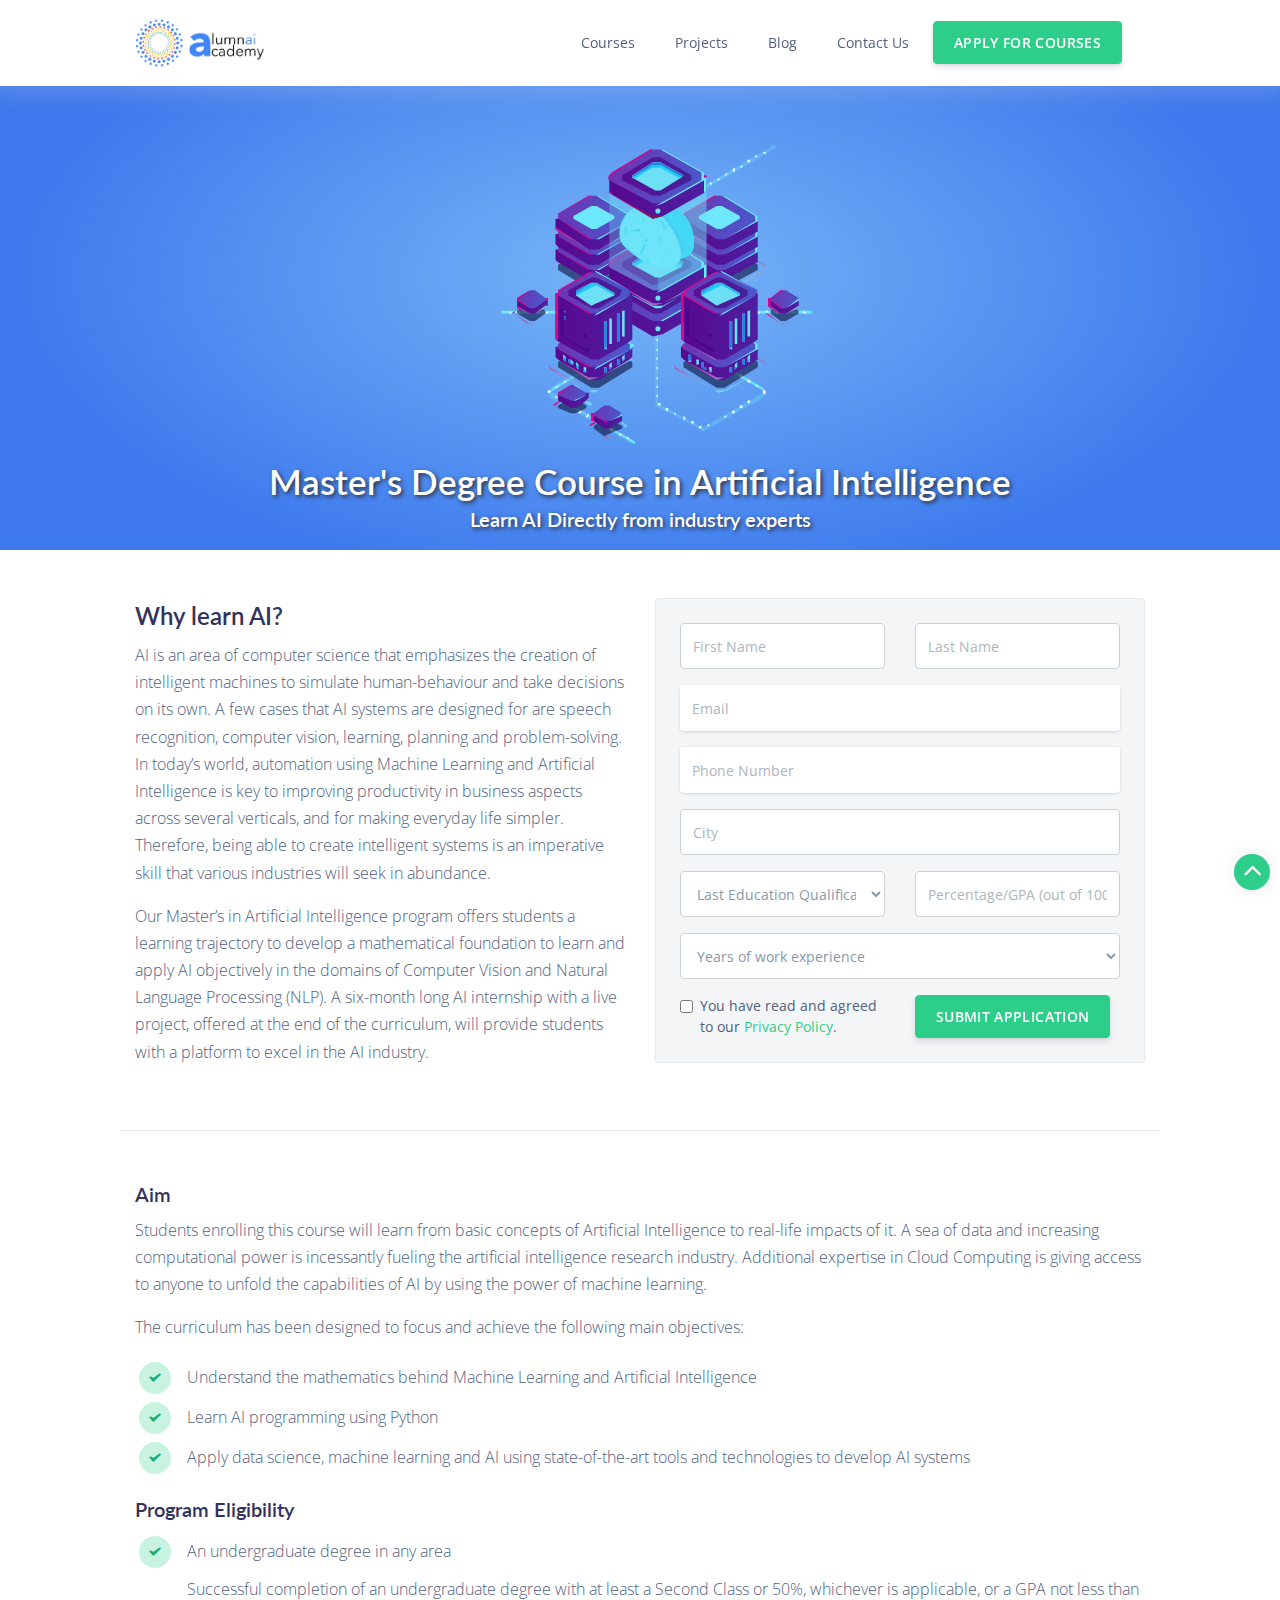
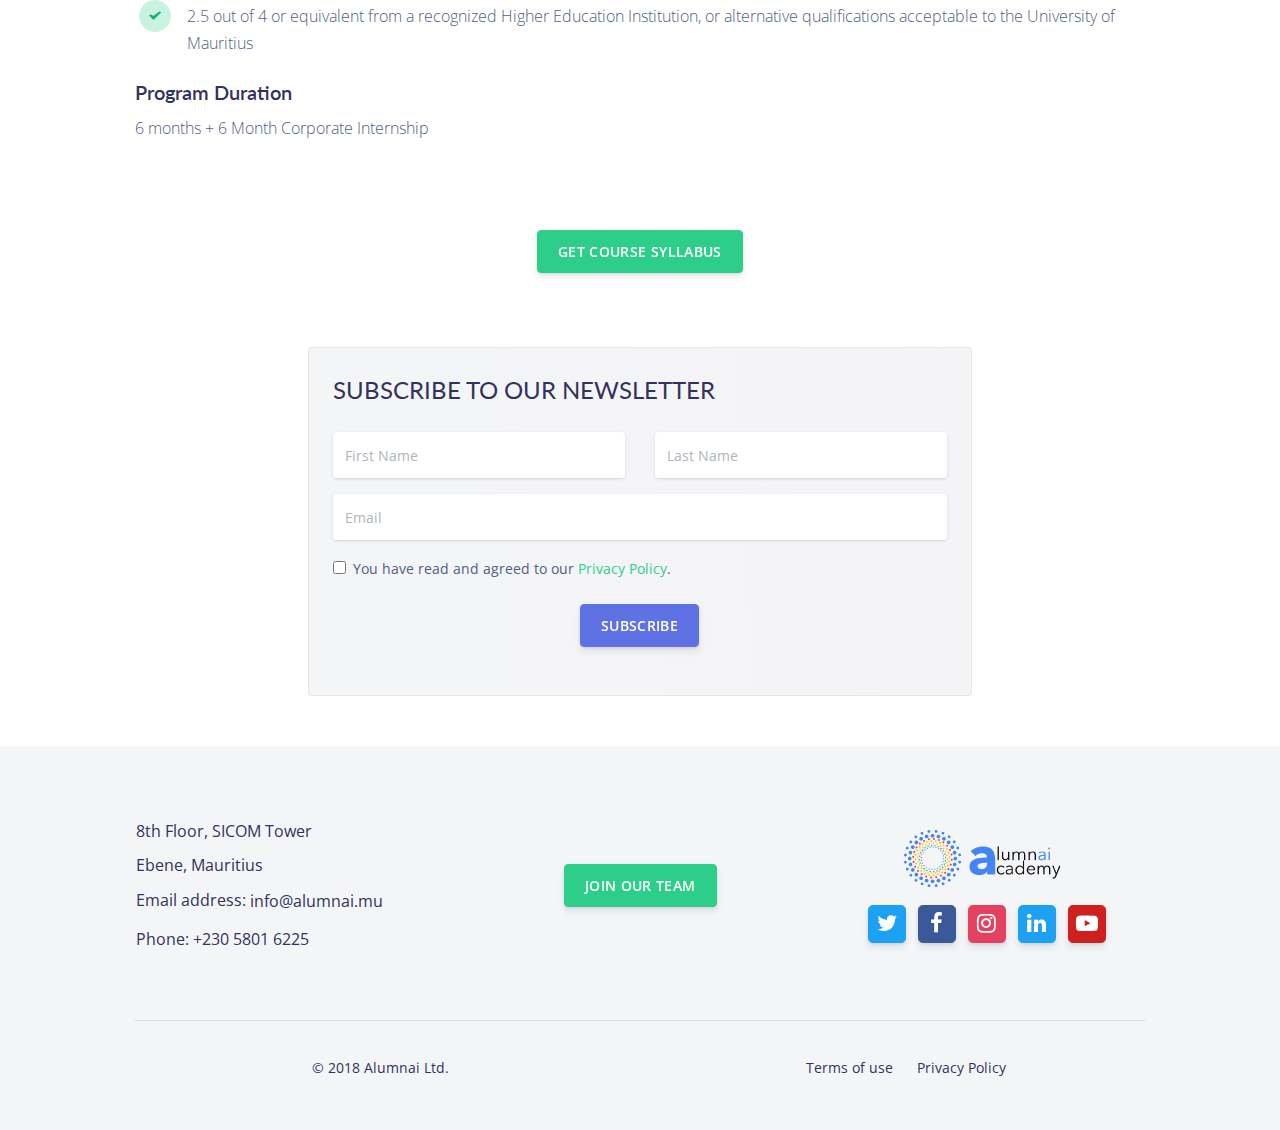
==== commit 74ae4fbe: "Program Syllabus removed from Courses Page ✖" ====
--- a/masters-degree-course-in-artificial-intelligence.html
+++ b/masters-degree-course-in-artificial-intelligence.html
@@ -4,16 +4,28 @@
 <head>
     <meta charset="UTF-8">
     <meta name="viewport" content="width=device-width, initial-scale=1, shrink-to-fit=no">
-    <meta name="description" content="Enroll the master's degree AI program with live project internship in NLP and Computer Vision">
+    <meta name="description"
+        content="Enroll the master's degree AI program with live project internship in NLP and Computer Vision">
     <meta name="keywords" content="masters in artificial intelligence,ai development,ai programming">
     <title>AlumnAI : Master's Degree Course in Artificial Intelligence</title>
 
     <!-- Google Tag Manager -->
-    <script>(function(w,d,s,l,i){w[l]=w[l]||[];w[l].push({'gtm.start':
-new Date().getTime(),event:'gtm.js'});var f=d.getElementsByTagName(s)[0],
-j=d.createElement(s),dl=l!='dataLayer'?'&l='+l:'';j.async=true;j.src=
-'https://www.googletagmanager.com/gtm.js?id='+i+dl;f.parentNode.insertBefore(j,f);
-})(window,document,'script','dataLayer','GTM-K5B4SJC');</script>
+    <script>
+        (function (w, d, s, l, i) {
+            w[l] = w[l] || [];
+            w[l].push({
+                'gtm.start': new Date().getTime(),
+                event: 'gtm.js'
+            });
+            var f = d.getElementsByTagName(s)[0],
+                j = d.createElement(s),
+                dl = l != 'dataLayer' ? '&l=' + l : '';
+            j.async = true;
+            j.src =
+                'https://www.googletagmanager.com/gtm.js?id=' + i + dl;
+            f.parentNode.insertBefore(j, f);
+        })(window, document, 'script', 'dataLayer', 'GTM-K5B4SJC');
+    </script>
     <!-- End Google Tag Manager -->
 
 
@@ -37,14 +49,16 @@
 
 <body>
     <!-- Google Tag Manager (noscript) -->
-    <noscript><iframe src="https://www.googletagmanager.com/ns.html?id=GTM-K5B4SJC" height="0" width="0" style="display:none;visibility:hidden"></iframe></noscript>
+    <noscript><iframe src="https://www.googletagmanager.com/ns.html?id=GTM-K5B4SJC" height="0" width="0"
+            style="display:none;visibility:hidden"></iframe></noscript>
     <!-- End Google Tag Manager (noscript) -->
 
     <header class="header-global">
         <nav id="navbar-main" class="navbar navbar-main navbar-expand-lg navbar-default fixed-top">
             <div class="container">
                 <a class="navbar-brand mr-lg-5" href="/">
-                    <div class="brand-img-wrapper"><img src="/assets/img/logo.png" alt="logo" style="height: 50px;"></div>
+                    <div class="brand-img-wrapper"><img src="/assets/img/logo.png" alt="logo" style="height: 50px;">
+                    </div>
                 </a>
                 <button class="navbar-toggler" type="button" data-toggle="collapse" data-target="#navbar_global"
                     aria-controls="navbar_global" aria-expanded="false" aria-label="Toggle navigation">
@@ -59,8 +73,9 @@
                                 </a>
                             </div>
                             <div class="col-6 collapse-close">
-                                <button type="button" class="navbar-toggler" data-toggle="collapse" data-target="#navbar_global"
-                                    aria-controls="navbar_global" aria-expanded="false" aria-label="Toggle navigation">
+                                <button type="button" class="navbar-toggler" data-toggle="collapse"
+                                    data-target="#navbar_global" aria-controls="navbar_global" aria-expanded="false"
+                                    aria-label="Toggle navigation">
                                     <span></span>
                                     <span></span>
                                 </button>
@@ -111,25 +126,31 @@
                                 </a>
                                 <div class="dropdown-menu dropdown-menu-xl">
                                     <div class="dropdown-menu-inner">
-                                        <a href="/data-science-course-for-school-leavers.html" class="media d-flex align-items-center">
+                                        <a href="/data-science-course-for-school-leavers.html"
+                                            class="media d-flex align-items-center">
                                             <div class="media-body ml-3">
                                                 <h6 class="heading mb-md-1">Data Science Course for School Leavers</h6>
                                             </div>
                                         </a>
-                                        <a href="/masters-degree-course-in-artificial-intelligence.html" class="media d-flex align-items-center">
+                                        <a href="/masters-degree-course-in-artificial-intelligence.html"
+                                            class="media d-flex align-items-center">
                                             <div class="media-body ml-3">
                                                 <h6 class="heading mb-md-1">Master's Degree Course in Artificial
                                                     Intelligence(Mauritius)</h6>
                                             </div>
                                         </a>
-                                        <a href="/masters-degree-course-in-blockchain.html" class="media d-flex align-items-center">
+                                        <a href="/masters-degree-course-in-blockchain.html"
+                                            class="media d-flex align-items-center">
                                             <div class="media-body ml-3">
-                                                <h6 class="heading mb-md-1">Master's Degree Course in Blockchain(Mauritius)</h6>
+                                                <h6 class="heading mb-md-1">Master's Degree Course in
+                                                    Blockchain(Mauritius)</h6>
                                             </div>
                                         </a>
-                                        <a href="/masters-degree-course-in-cyber-security.html" class="media d-flex align-items-center">
+                                        <a href="/masters-degree-course-in-cyber-security.html"
+                                            class="media d-flex align-items-center">
                                             <div class="media-body ml-3">
-                                                <h6 class="heading mb-md-1">Master’s Degree in Cyber Security(Mauritius)</h6>
+                                                <h6 class="heading mb-md-1">Master’s Degree in Cyber Security(Mauritius)
+                                                </h6>
                                             </div>
                                         </a>
                                     </div>
@@ -168,7 +189,8 @@
             <section class="section section-lg section-shaped course-banner-section course-banner-2 p-0">
                 <div class="container">
                     <div class="m-inner-wrapper">
-                        <h1 class="display-3 text-white text-center">Master's Degree Course in Artificial Intelligence</h1>
+                        <h1 class="display-3 text-white text-center">Master's Degree Course in Artificial Intelligence
+                        </h1>
                         <h5 class="display-3 text-white text-center">Learn AI Directly from industry experts</h5>
                     </div>
                 </div>
@@ -205,20 +227,21 @@
                     <div class="col-sm-12 col-md-6">
                         <div class="card bg-secondary">
                             <div class="card-body">
-                                <form action="https://alumnai.us19.list-manage.com/subscribe/post" method="POST" role="form">
+                                <form action="https://alumnai.us19.list-manage.com/subscribe/post" method="POST"
+                                    role="form">
                                     <input type="hidden" name="u" value="807142b55d0b4fc44e444f06b">
                                     <input type="hidden" name="id" value="c5ff01f390">
                                     <div class="row">
                                         <div class="col-md-6">
                                             <div class="form-group">
-                                                <input type="text" class="form-control" placeholder="First Name" name="MERGE1"
-                                                    required="required">
+                                                <input type="text" class="form-control" placeholder="First Name"
+                                                    name="MERGE1" required="required">
                                             </div>
                                         </div>
                                         <div class="col-md-6">
                                             <div class="form-group">
-                                                <input type="text" placeholder="Last Name" class="form-control" name="MERGE2"
-                                                    required="required" />
+                                                <input type="text" placeholder="Last Name" class="form-control"
+                                                    name="MERGE2" required="required" />
                                             </div>
                                         </div>
                                     </div>
@@ -230,8 +253,8 @@
                                     </div>
                                     <div class="form-group mb-3">
                                         <div class="input-group input-group-alternative">
-                                            <input class="form-control" placeholder="Phone Number" type="number" name="MERGE4"
-                                                required="required">
+                                            <input class="form-control" placeholder="Phone Number" type="number"
+                                                name="MERGE4" required="required">
                                         </div>
                                     </div>
                                     <div class="row">
@@ -256,9 +279,10 @@
                                 </div> -->
                                     <div class="row">
                                         <div class="col-md-6">
-                                            <select name="MERGE6" data-name="degree" required="required" class="form-input form-control degree-level"
-                                                aria-required="true">
-                                                <option value="" selected="selected">Last Education Qualification</option>
+                                            <select name="MERGE6" data-name="degree" required="required"
+                                                class="form-input form-control degree-level" aria-required="true">
+                                                <option value="" selected="selected">Last Education Qualification
+                                                </option>
                                                 <option value="B.Tech">B.Tech</option>
                                                 <option value="B.E">B.E</option>
                                                 <option value="BCA">BCA</option>
@@ -280,13 +304,14 @@
                                         </div>
                                         <div class="col-md-6">
                                             <div class="form-group">
-                                                <input type="text" placeholder="Percentage/GPA (out of 100)" class="form-control"
-                                                    name="MERGE7" required="required" />
+                                                <input type="text" placeholder="Percentage/GPA (out of 100)"
+                                                    class="form-control" name="MERGE7" required="required" />
                                             </div>
                                         </div>
                                     </div>
                                     <div class="form-group mb-3">
-                                        <select name="MERGE8" required="required" class="form-input form-control total-Years-Of-Exp-level"
+                                        <select name="MERGE8" required="required"
+                                            class="form-input form-control total-Years-Of-Exp-level"
                                             aria-required="true">
                                             <option value="" selected="selected">Years of work experience</option>
                                             <option value="0 - 2 years">0 - 2 years</option>
@@ -301,11 +326,13 @@
                                                 <input type="checkbox" class="form-check-input" id="exampleCheck16"
                                                     required="required">
                                                 <label class="form-check-label" for="exampleCheck16">You have read and
-                                                    agreed to our <a href="/privacy-policy.html">Privacy Policy</a>.</label>
+                                                    agreed to our <a href="/privacy-policy.html">Privacy
+                                                        Policy</a>.</label>
                                             </div>
                                         </div>
                                         <div class="col-md-6">
-                                            <button type="submit" class="btn btn-success btn-fluid">Submit Application</button>
+                                            <button type="submit" class="btn btn-success btn-fluid">Submit
+                                                Application</button>
                                         </div>
                                     </div>
                                 </form>
@@ -485,66 +512,13 @@
                     </div>
                 </div>
         </div> -->
-                <div class="row py-5 border-top">
-                    <div class="col-sm-12 col-md-12">
-                        <h4>Program Syllabus</h4>
-                        <table class="table table-bordered mt-4">
-                            <thead class="thead-dark">
-                                <tr>
-                                    <th scope="col">Module</th>
-                                    <th scope="col">Module Name</th>
-                                </tr>
-                            </thead>
-                            <tbody>
-                                <tr>
-                                    <td>1</td>
-                                    <td>Data Science Foundation</td>
-                                </tr>
-                                <tr>
-                                    <td>2</td>
-                                    <td>Fundamentals of Python Programming</td>
-                                </tr>
-                                <tr>
-                                    <td>3</td>
-                                    <td>Data Analysis with Machine Learning</td>
-                                </tr>
-                                <tr>
-                                    <td>4</td>
-                                    <td>Mathematics for Machine Learning</td>
-                                </tr>
-                                <tr>
-                                    <td>5</td>
-                                    <td>Machine Learning</td>
-                                </tr>
-                                <tr>
-                                    <td>6</td>
-                                    <td>Apache Spark</td>
-                                </tr>
-                                <tr>
-                                    <td>7</td>
-                                    <td>Build Interactive Dashboards with Tableau</td>
-                                </tr>
-                                <tr>
-                                    <td>Elective 1</td>
-                                    <td>Deep Learning for Natural Language Processing</td>
-                                </tr>
-                                <tr>
-                                    <td>Elective 2</td>
-                                    <td>Foundations of Computer Vision</td>
-                                </tr>
-                                <tr>
-                                    <td class="font-weight-bold">Internship</td>
-                                    <td>Live Project</td>
-                                </tr>
-                            </tbody>
-                        </table>
-                    </div>
-                </div>
+              
             </div>
         </section>
         <section class="py-4">
             <div class="container text-center">
-                <button class="btn btn-success" data-toggle="modal" data-target="#modal-syllabus">GET COURSE SYLLABUS</button>
+                <button class="btn btn-success" data-toggle="modal" data-target="#modal-syllabus">GET COURSE
+                    SYLLABUS</button>
             </div>
         </section>
         <section class="content-section">
@@ -554,8 +528,8 @@
                         <div class="card bg-gradient-secondary">
                             <div class="card-body p-lg-4">
                                 <h4>SUBSCRIBE TO OUR NEWSLETTER</h4>
-                                <form action="https://alumnai.us19.list-manage.com/subscribe/post" method="POST" role="form"
-                                    class="mt-4">
+                                <form action="https://alumnai.us19.list-manage.com/subscribe/post" method="POST"
+                                    role="form" class="mt-4">
                                     <input type="hidden" name="u" value="807142b55d0b4fc44e444f06b">
                                     <input type="hidden" name="id" value="610ec03260">
                                     <div class="row">
@@ -583,7 +557,8 @@
                                         </div>
                                     </div>
                                     <div class="form-check">
-                                        <input type="checkbox" class="form-check-input" id="exampleCheck1" required="required">
+                                        <input type="checkbox" class="form-check-input" id="exampleCheck1"
+                                            required="required">
                                         <label class="form-check-label" for="exampleCheck1">You have read and agreed to
                                             our <a href="/privacy-policy.html">Privacy Policy</a>.</label>
                                     </div>
@@ -613,7 +588,8 @@
                                         Sorry, your browser does not support inline SVG.The email id is info@alumnai.mu
                                     </svg>
                                 </text>
-                                Sorry, your browser does not support inline SVG.The email id is <svg height="30" width="200">
+                                Sorry, your browser does not support inline SVG.The email id is <svg height="30"
+                                    width="200">
                                     <text x="0" y="20" fill="#32325d">info@alumnai.mu
                                     </text>
                                     Sorry, your browser does not support inline SVG.The email id is info@alumnai.mu
@@ -631,19 +607,24 @@
                         <img src="/assets/img/logo.png" alt="AlumnAi Academy">
                     </div>
                     <div class="col-sm-12 col-md-12 col-lg-12 pt-3 text-center">
-                        <a target="_blank" href="https://twitter.com/AlumnAIAcademy" class="btn btn-neutral btn-icon-only btn-twitter btn-round btn-lg">
+                        <a target="_blank" href="https://twitter.com/AlumnAIAcademy"
+                            class="btn btn-neutral btn-icon-only btn-twitter btn-round btn-lg">
                             <i class="fa fa-twitter"></i>
                         </a>
-                        <a target="_blank" href="https://www.facebook.com/alumnAIacademy/" class="btn btn-neutral btn-icon-only btn-facebook btn-round btn-lg">
+                        <a target="_blank" href="https://www.facebook.com/alumnAIacademy/"
+                            class="btn btn-neutral btn-icon-only btn-facebook btn-round btn-lg">
                             <i class="fa fa-facebook"></i>
                         </a>
-                        <a target="_blank" href="https://www.instagram.com/alumnaiacademy/" class="btn btn-neutral btn-icon-only btn-instagram btn-lg">
+                        <a target="_blank" href="https://www.instagram.com/alumnaiacademy/"
+                            class="btn btn-neutral btn-icon-only btn-instagram btn-lg">
                             <i class="fa fa-instagram"></i>
                         </a>
-                        <a target="_blank" href="https://www.linkedin.com/company/alumnai-academy " class="btn btn-neutral btn-icon-only btn-twitter btn-lg btn-round">
+                        <a target="_blank" href="https://www.linkedin.com/company/alumnai-academy "
+                            class="btn btn-neutral btn-icon-only btn-twitter btn-lg btn-round">
                             <i class="fa fa-linkedin"></i>
                         </a>
-                        <a target="_blank" href="https://www.youtube.com/channel/UCIb_XjMd_xTw-1oLkEXlV1Q" class="btn btn-neutral btn-icon-only btn-youtube btn-lg btn-round">
+                        <a target="_blank" href="https://www.youtube.com/channel/UCIb_XjMd_xTw-1oLkEXlV1Q"
+                            class="btn btn-neutral btn-icon-only btn-youtube btn-lg btn-round">
                             <i class="fa fa-youtube-play"></i>
                         </a>
                     </div>
@@ -684,7 +665,8 @@
                                 <button type="button" class="close" data-dismiss="modal">&times;</button>
                                 <h5>Register for AlumnAi</h5>
                             </div>
-                            <form action="https://alumnai.us19.list-manage.com/subscribe/post" method="POST" role="form">
+                            <form action="https://alumnai.us19.list-manage.com/subscribe/post" method="POST"
+                                role="form">
                                 <input type="hidden" name="u" value="807142b55d0b4fc44e444f06b">
                                 <input type="hidden" name="id" value="b1cf190bf2">
                                 <div class="form-group mb-3">
@@ -707,13 +689,13 @@
                                 </div>
                                 <div class="form-group mb-3">
                                     <div class="input-group input-group-alternative">
-                                        <input class="form-control" placeholder="Phone Number" name="MERGE4" type="number"
-                                            required="required">
-                                    </div>
-                                </div>
-                                <div class="form-group mb-3">
-                                    <select name="MERGE5""  required=" required" class="form-input form-control degree-level"
-                                        aria-required="true">
+                                        <input class="form-control" placeholder="Phone Number" name="MERGE4"
+                                            type="number" required="required">
+                                    </div>
+                                </div>
+                                <div class="form-group mb-3">
+                                    <select name="MERGE5""  required=" required"
+                                        class="form-input form-control degree-level" aria-required="true">
                                         <option value="" selected="selected">Last Education Qualification</option>
                                         <option value="B.Tech">B.Tech</option>
                                         <option value="B.E">B.E</option>
@@ -741,15 +723,18 @@
                                     </div>
                                 </div>
                                 <div class="form-group mb-3">
-                                    <select name="MMERGE9" id="MMERGE9" required=" required" class="form-input form-control degree-level"
-                                        aria-required="true">
+                                    <select name="MMERGE9" id="MMERGE9" required=" required"
+                                        class="form-input form-control degree-level" aria-required="true">
                                         <option value="" selected="selected">Course Interested In</option>
-                                        <option value="Data Science Course for School Leavers">Data Science Course for School Leavers</option>
+                                        <option value="Data Science Course for School Leavers">Data Science Course for
+                                            School Leavers</option>
                                         <option value="Master's Degree Course in Artificial
                                         Intelligence">Master's Degree Course in Artificial
-                                        Intelligence</option>
-                                        <option value="Master's Degree Course in Blockchain">Master's Degree Course in Blockchain</option>
-                                        <option value="Master’s Degree in Cyber Security">Master’s Degree in Cyber Security</option>
+                                            Intelligence</option>
+                                        <option value="Master's Degree Course in Blockchain">Master's Degree Course in
+                                            Blockchain</option>
+                                        <option value="Master’s Degree in Cyber Security">Master’s Degree in Cyber
+                                            Security</option>
                                     </select>
                                 </div>
                                 <div class="form-group mb-3">
@@ -759,7 +744,8 @@
                                     </div>
                                 </div>
                                 <div class="form-check">
-                                    <input type="checkbox" class="form-check-input" id="exampleCheck12" required="required">
+                                    <input type="checkbox" class="form-check-input" id="exampleCheck12"
+                                        required="required">
                                     <label class="form-check-label" for="exampleCheck12">You have read and agreed to
                                         our <a href="/privacy-policy.html">Privacy Policy</a>.</label>
                                 </div>
@@ -773,7 +759,8 @@
             </div>
         </div>
     </div>
-    <div class="modal fade" id="modal-application" tabindex="-1" role="dialog" aria-labelledby="modal-form" aria-hidden="true">
+    <div class="modal fade" id="modal-application" tabindex="-1" role="dialog" aria-labelledby="modal-form"
+        aria-hidden="true">
         <div class="modal-dialog modal- modal-dialog-centered" role="document">
             <div class="modal-content">
                 <div class="modal-body p-0">
@@ -844,13 +831,14 @@
                                     </div>
                                     <div class="col-md-6">
                                         <div class="form-group">
-                                            <input type="text" placeholder="Percentage/GPA (out of 100)" class="form-control" />
-                                        </div>
-                                    </div>
-                                </div>
-                                <div class="form-group mb-3">
-                                    <select name="yearsOfExp" required="required" class="form-input form-control total-Years-Of-Exp-level"
-                                        aria-required="true">
+                                            <input type="text" placeholder="Percentage/GPA (out of 100)"
+                                                class="form-control" />
+                                        </div>
+                                    </div>
+                                </div>
+                                <div class="form-group mb-3">
+                                    <select name="yearsOfExp" required="required"
+                                        class="form-input form-control total-Years-Of-Exp-level" aria-required="true">
                                         <option value="" selected="selected">Years of work experience</option>
                                         <option value="0 - 2 years">0 - 2 years</option>
                                         <option value="2 - 5 years">2 - 5 years</option>
@@ -877,7 +865,8 @@
             </div>
         </div>
     </div>
-    <div class="modal fade" id="modal-syllabus" tabindex="-1" role="dialog" aria-labelledby="modal-form" aria-hidden="true">
+    <div class="modal fade" id="modal-syllabus" tabindex="-1" role="dialog" aria-labelledby="modal-form"
+        aria-hidden="true">
         <div class="modal-dialog modal- modal-dialog-centered" role="document">
             <div class="modal-content">
                 <div class="modal-body p-0">
@@ -887,20 +876,21 @@
                                 <h4>Course Syllabus</h4>
                                 <h6>Master's Degree Course in Artificial Intelligence</h6>
                             </div>
-                            <form action="https://alumnai.us19.list-manage.com/subscribe/post" method="POST" role="form">
+                            <form action="https://alumnai.us19.list-manage.com/subscribe/post" method="POST"
+                                role="form">
                                 <input type="hidden" name="u" value="807142b55d0b4fc44e444f06b">
                                 <input type="hidden" name="id" value="dde18ba1b0">
                                 <div class="row">
                                     <div class="col-md-6">
                                         <div class="form-group">
-                                            <input type="text" class="form-control" placeholder="First Name" name="MERGE1"
-                                                required="required">
+                                            <input type="text" class="form-control" placeholder="First Name"
+                                                name="MERGE1" required="required">
                                         </div>
                                     </div>
                                     <div class="col-md-6">
                                         <div class="form-group">
-                                            <input type="text" placeholder="Last Name" class="form-control" name="MERGE2"
-                                                required="required" />
+                                            <input type="text" placeholder="Last Name" class="form-control"
+                                                name="MERGE2" required="required" />
                                         </div>
                                     </div>
                                 </div>
@@ -912,8 +902,8 @@
                                 </div>
                                 <div class="form-group mb-3">
                                     <div class="input-group input-group-alternative">
-                                        <input class="form-control" placeholder="Phone Number" type="number" name="MERGE4"
-                                            required="required">
+                                        <input class="form-control" placeholder="Phone Number" type="number"
+                                            name="MERGE4" required="required">
                                     </div>
                                 </div>
                                 <div class="form-group mb-3">
@@ -923,7 +913,8 @@
                                     </div>
                                 </div>
                                 <div class="form-check">
-                                    <input type="checkbox" class="form-check-input" id="exampleCheck14" required="required">
+                                    <input type="checkbox" class="form-check-input" id="exampleCheck14"
+                                        required="required">
                                     <label class="form-check-label" for="exampleCheck14">You have read and agreed to
                                         our <a href="/privacy-policy.html">Privacy Policy</a>.</label>
                                 </div>
@@ -937,7 +928,8 @@
             </div>
         </div>
     </div>
-    <div class="modal fade" id="contact-us-form" tabindex="-1" role="dialog" aria-labelledby="modal-form" aria-hidden="true">
+    <div class="modal fade" id="contact-us-form" tabindex="-1" role="dialog" aria-labelledby="modal-form"
+        aria-hidden="true">
         <div class="modal-dialog modal- modal-dialog-centered" role="document">
             <div class="modal-content">
                 <div class="modal-body p-0">
@@ -946,7 +938,8 @@
                             <div class="text-center text-muted mb-4">
                                 <h5>Contact Us</h5>
                             </div>
-                            <form action="https://alumnai.us19.list-manage.com/subscribe/post" method="POST" role="form">
+                            <form action="https://alumnai.us19.list-manage.com/subscribe/post" method="POST"
+                                role="form">
                                 <input type="hidden" name="u" value="807142b55d0b4fc44e444f06b">
                                 <input type="hidden" name="id" value="467c68623e">
                                 <div class="form-group mb-3">
@@ -969,7 +962,8 @@
                                 </div>
                                 <div class="form-group mb-3">
                                     <textarea class="form-control" id="exampleFormControlTextarea1" rows="3"
-                                        placeholder="Write you message here..." name="MERGE5" required="required"></textarea>
+                                        placeholder="Write you message here..." name="MERGE5"
+                                        required="required"></textarea>
                                 </div>
                                 <div class="text-center">
                                     <button type="submit" class="btn btn-primary my-4">Submit</button>
